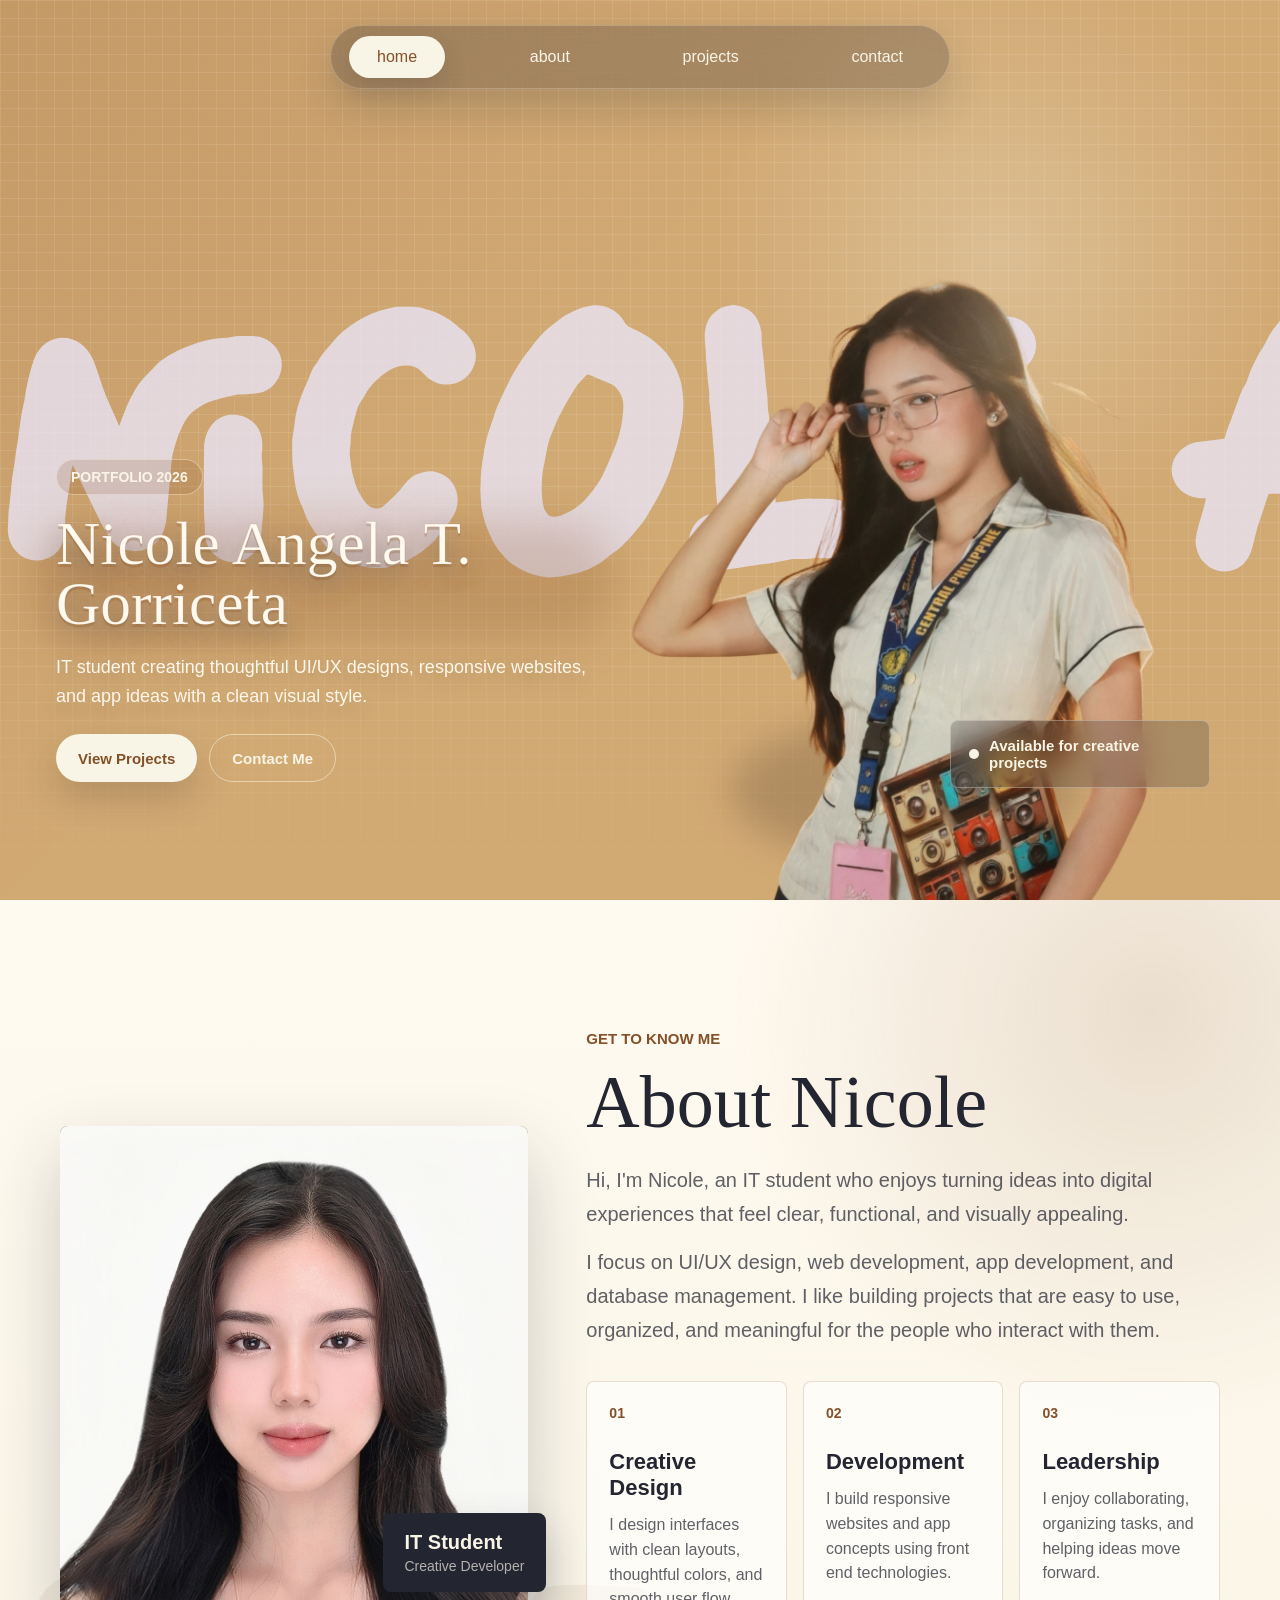
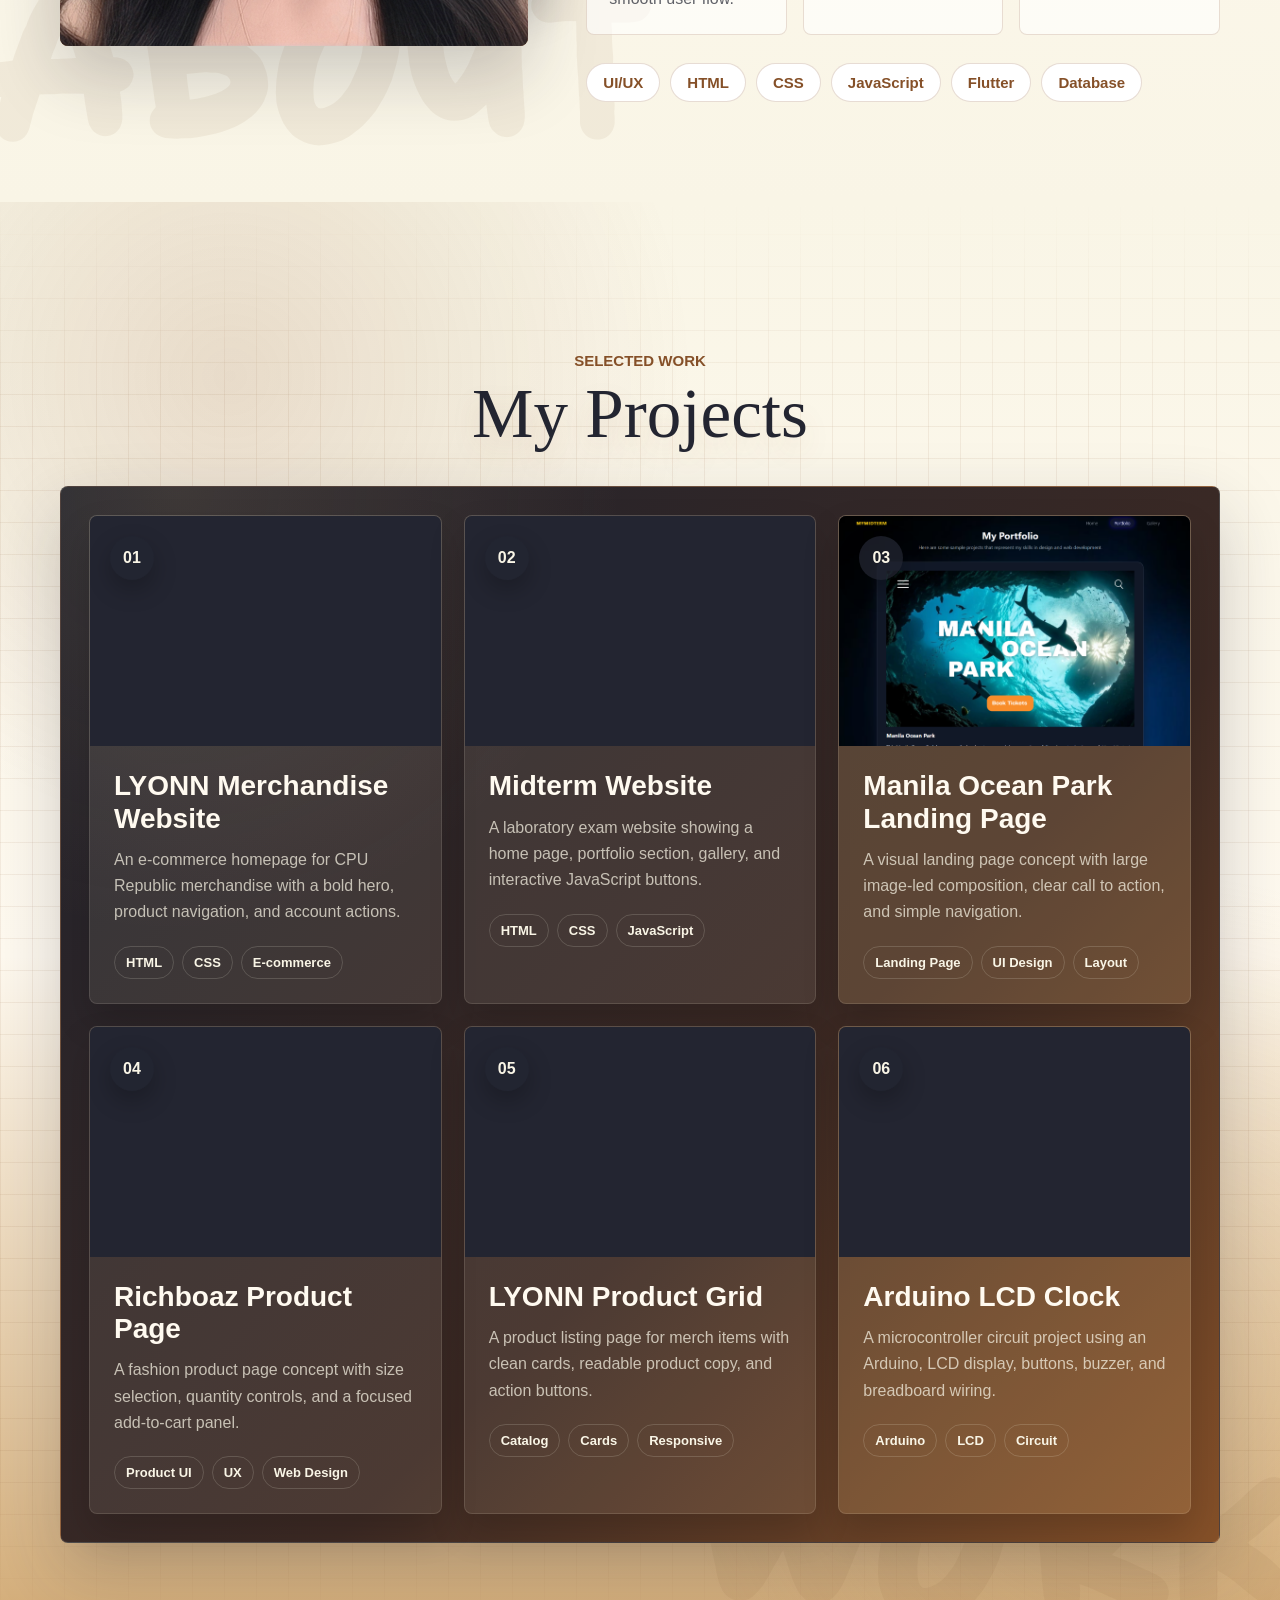
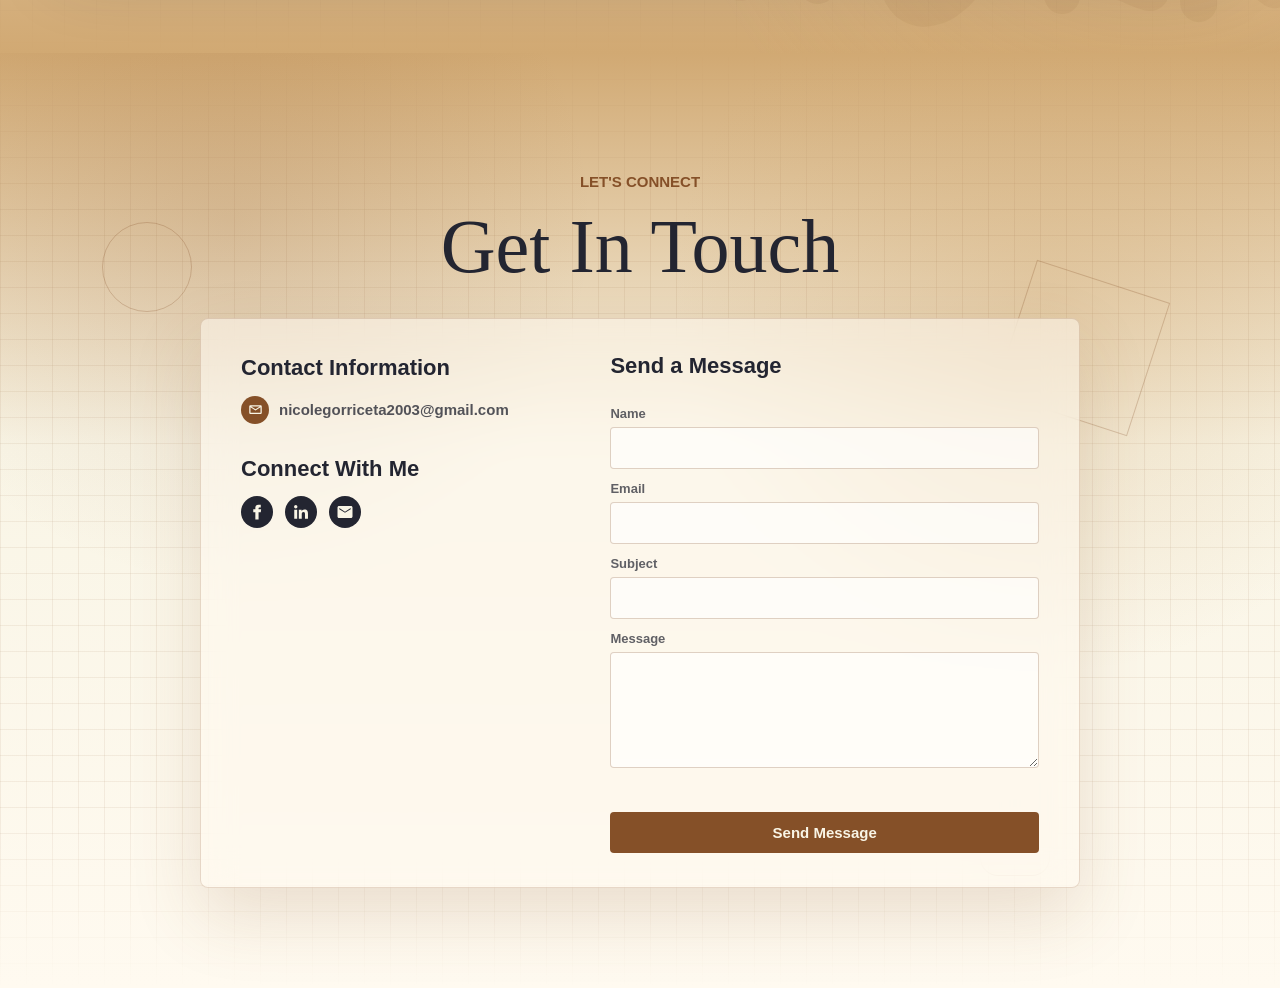
==== index.html @ d739cc03 "Prepare portfolio for production deployment" ====
<!DOCTYPE html>
<html lang="en">
<head>
  <meta charset="UTF-8" />
  <meta name="viewport" content="width=device-width, initial-scale=1.0" />
  <meta name="description" content="Portfolio of Nicole Angela T. Gorriceta, an IT student focused on UI/UX design, responsive websites, app concepts, and database projects." />
  <meta name="theme-color" content="#d1a973" />
  <meta property="og:title" content="Nicole Angela T. Gorriceta Portfolio" />
  <meta property="og:description" content="UI/UX design, responsive web projects, app concepts, and creative technology work." />
  <meta property="og:type" content="website" />
  <meta property="og:image" content="photos/nicole.png" />
  <title>Nicole Angela T. Gorriceta | Portfolio</title>
  <link rel="stylesheet" href="style.css" />
</head>
<body>
  <header class="navbar">
    <nav aria-label="Primary navigation">
      <a href="#home" class="active">home</a>
      <a href="#about">about</a>
      <a href="#projects">projects</a>
      <a href="#contact">contact</a>
    </nav>
  </header>

  <section id="home" class="section home-section">
    <div class="scrolling-background">
      <div class="scroll-track">
        <span>NICOLE ANGELA GORRICETA    NICOLE ANGELA GORRICETA    NICOLE ANGELA GORRICETA   </span>
        <span>NICOLE ANGELA GORRICETA    NICOLE ANGELA GORRICETA    NICOLE ANGELA GORRICETA   </span>
      </div>
    </div>

    <div class="home-content">
      <span class="home-label">Portfolio 2026</span>
      <h1>Nicole Angela T. Gorriceta</h1>
      <p>
        IT student creating thoughtful UI/UX designs, responsive websites, and
        app ideas with a clean visual style.
      </p>
      <div class="home-actions">
        <a href="#projects" class="primary-btn">View Projects</a>
        <a href="#contact" class="secondary-btn">Contact Me</a>
      </div>
    </div>

    <div class="center-image hero-portrait">
      <img src="photos/nicole.png" alt="Nicole Angela Gorriceta" fetchpriority="high" />
    </div>

    <div class="home-status">
      <span></span>
      Available for creative projects
    </div>
  </section>

  <section id="about" class="section about-section">
    <div class="about-wrapper">
      <div class="about-visual reveal-up">
        <div class="about-photo-card">
          <img src="photos/ID.jpg" alt="Nicole Angela ID photo" loading="lazy" decoding="async" />
        </div>
        <div class="about-badge">
          <strong>IT Student</strong>
          <span>Creative Developer</span>
        </div>
      </div>

      <div class="about-content">
        <span class="section-label reveal-up">Get To Know Me</span>
        <h1 class="reveal-up">About Nicole</h1>
        <p class="about-lead reveal-up">
          Hi, I'm Nicole, an IT student who enjoys turning ideas into digital
          experiences that feel clear, functional, and visually appealing.
        </p>
        <p class="reveal-up">
          I focus on UI/UX design, web development, app development, and
          database management. I like building projects that are easy to use,
          organized, and meaningful for the people who interact with them.
        </p>

        <div class="about-highlights">
          <div class="highlight-card reveal-up">
            <span>01</span>
            <h3>Creative Design</h3>
            <p>I design interfaces with clean layouts, thoughtful colors, and smooth user flow.</p>
          </div>

          <div class="highlight-card reveal-up">
            <span>02</span>
            <h3>Development</h3>
            <p>I build responsive websites and app concepts using front end technologies.</p>
          </div>

          <div class="highlight-card reveal-up">
            <span>03</span>
            <h3>Leadership</h3>
            <p>I enjoy collaborating, organizing tasks, and helping ideas move forward.</p>
          </div>
        </div>

        <div class="skill-list reveal-up" aria-label="Skills">
          <span>UI/UX</span>
          <span>HTML</span>
          <span>CSS</span>
          <span>JavaScript</span>
          <span>Flutter</span>
          <span>Database</span>
        </div>
      </div>
    </div>
  </section>

  <section id="projects" class="section projects-section">
    <div class="projects-wrapper">
      <div class="projects-heading reveal-up">
        <span class="section-label">Selected Work</span>
        <h1>My Projects</h1>
      </div>

      <div class="project-card-grid" aria-label="Selected project gallery">
        <article class="project-feature-card reveal-up">
          <div class="project-preview project-image-preview">
            <img src="photos/lyonnweb.png" alt="LYONN merchandise website homepage" loading="lazy" decoding="async">
            <span>01</span>
          </div>
          <div class="project-card-content">
            <h2>LYONN Merchandise Website</h2>
            <p>An e-commerce homepage for CPU Republic merchandise with a bold hero, product navigation, and account actions.</p>
            <div class="project-tags">
              <span>HTML</span>
              <span>CSS</span>
              <span>E-commerce</span>
            </div>
          </div>
        </article>

        <article class="project-feature-card reveal-up">
          <div class="project-preview project-image-preview">
            <img src="photos/midpic1.png" alt="Midterm website homepage" loading="lazy" decoding="async">
            <span>02</span>
          </div>
          <div class="project-card-content">
            <h2>Midterm Website</h2>
            <p>A laboratory exam website showing a home page, portfolio section, gallery, and interactive JavaScript buttons.</p>
            <div class="project-tags">
              <span>HTML</span>
              <span>CSS</span>
              <span>JavaScript</span>
            </div>
          </div>
        </article>

        <article class="project-feature-card accent-card reveal-up">
          <div class="project-preview project-image-preview">
            <img src="photos/midpic2.png" alt="Manila Ocean Park project preview" loading="lazy" decoding="async">
            <span>03</span>
          </div>
          <div class="project-card-content">
            <h2>Manila Ocean Park Landing Page</h2>
            <p>A visual landing page concept with large image-led composition, clear call to action, and simple navigation.</p>
            <div class="project-tags">
              <span>Landing Page</span>
              <span>UI Design</span>
              <span>Layout</span>
            </div>
          </div>
        </article>

        <article class="project-feature-card reveal-up">
          <div class="project-preview project-image-preview">
            <img src="photos/midpic3.png" alt="Richboaz product page preview" loading="lazy" decoding="async">
            <span>04</span>
          </div>
          <div class="project-card-content">
            <h2>Richboaz Product Page</h2>
            <p>A fashion product page concept with size selection, quantity controls, and a focused add-to-cart panel.</p>
            <div class="project-tags">
              <span>Product UI</span>
              <span>UX</span>
              <span>Web Design</span>
            </div>
          </div>
        </article>

        <article class="project-feature-card reveal-up">
          <div class="project-preview project-image-preview">
            <img src="photos/lyonn1web.png" alt="LYONN product grid preview" loading="lazy" decoding="async">
            <span>05</span>
          </div>
          <div class="project-card-content">
            <h2>LYONN Product Grid</h2>
            <p>A product listing page for merch items with clean cards, readable product copy, and action buttons.</p>
            <div class="project-tags">
              <span>Catalog</span>
              <span>Cards</span>
              <span>Responsive</span>
            </div>
          </div>
        </article>

        <article class="project-feature-card accent-card reveal-up">
          <div class="project-preview project-image-preview">
            <img src="photos/arduino.png" alt="Arduino LCD clock circuit diagram" loading="lazy" decoding="async">
            <span>06</span>
          </div>
          <div class="project-card-content">
            <h2>Arduino LCD Clock</h2>
            <p>A microcontroller circuit project using an Arduino, LCD display, buttons, buzzer, and breadboard wiring.</p>
            <div class="project-tags">
              <span>Arduino</span>
              <span>LCD</span>
              <span>Circuit</span>
            </div>
          </div>
        </article>
      </div>
    </div>
  </section>

  <section id="contact" class="section contact-section">
    <div class="contact-background" aria-hidden="true">
      <span class="contact-shape shape-one"></span>
      <span class="contact-shape shape-two"></span>
      <span class="contact-shape shape-three"></span>
    </div>

    <div class="contact-wrapper">
      <div class="contact-heading reveal-up">
        <span class="section-label">Let's Connect</span>
        <h1>Get In Touch</h1>
      </div>

      <div class="contact-layout">
        <aside class="contact-info reveal-up">
          <div class="contact-block">
            <h2>Contact Information</h2>
            <a class="contact-line" href="mailto:nicolegorriceta2003@gmail.com">
              <span class="contact-icon" aria-hidden="true">
                <svg viewBox="0 0 24 24" focusable="false">
                  <path d="M4 5h16c1.1 0 2 .9 2 2v10c0 1.1-.9 2-2 2H4c-1.1 0-2-.9-2-2V7c0-1.1.9-2 2-2Zm0 3.2v8.8h16V8.2l-8 5.2-8-5.2Zm1.2-1.2 6.8 4.4L18.8 7H5.2Z" />
                </svg>
              </span>
              <span>nicolegorriceta2003@gmail.com</span>
            </a>
          </div>

          <div class="contact-block">
            <h2>Connect With Me</h2>
            <div class="social-links" aria-label="Social links">
              <a href="https://www.facebook.com/" target="_blank" rel="noreferrer" aria-label="Facebook">
                <svg viewBox="0 0 24 24" focusable="false">
                  <path d="M14.1 8.3V6.9c0-.7.5-.9.8-.9h2.1V2.3L14 2.2c-3.4 0-4.2 2.5-4.2 4.1v2H7v3.9h2.8V22h4.3v-9.8H17l.5-3.9h-3.4Z" />
                </svg>
              </a>
              <a href="https://www.linkedin.com/in/nicole-gorriceta-3ba020262" target="_blank" rel="noreferrer" aria-label="LinkedIn">
                <svg viewBox="0 0 24 24" focusable="false">
                  <path d="M6.9 21H3V8.9h3.9V21ZM5 7.2C3.8 7.2 2.8 6.2 2.8 5S3.8 2.8 5 2.8 7.2 3.8 7.2 5 6.2 7.2 5 7.2ZM21.2 21h-3.9v-5.9c0-1.4 0-3.2-2-3.2s-2.3 1.5-2.3 3.1v6H9.1V8.9h3.7v1.7h.1c.5-1 1.8-2 3.7-2 4 0 4.7 2.6 4.7 6V21Z" />
                </svg>
              </a>
              <a href="mailto:nicolegorriceta2003@gmail.com" aria-label="Email">
                <svg viewBox="0 0 24 24" focusable="false">
                  <path d="M20 4H4c-1.1 0-2 .9-2 2v12c0 1.1.9 2 2 2h16c1.1 0 2-.9 2-2V6c0-1.1-.9-2-2-2Zm-.4 4.2-7.1 4.6c-.3.2-.7.2-1 0L4.4 8.2V6.8l7.6 5 7.6-5v1.4Z" />
                </svg>
              </a>
            </div>
          </div>
        </aside>

        <form class="contact-form reveal-up" action="/api/contact" method="post">
          <h2>Send a Message</h2>
          <label>
            <span>Name</span>
            <input type="text" name="name" autocomplete="name" required>
          </label>
          <label>
            <span>Email</span>
            <input type="email" name="email" autocomplete="email" required>
          </label>
          <label>
            <span>Subject</span>
            <input type="text" name="subject" required>
          </label>
          <label>
            <span>Message</span>
            <textarea rows="5" name="message" required></textarea>
          </label>
          <p class="form-status" aria-live="polite"></p>
          <button type="submit">Send Message</button>
        </form>
      </div>
    </div>
  </section>

  <script src="script.js" defer></script>
</body>
</html>
---- style.css ----
@font-face {
  font-family: "bgfont";
  src: url("./fonts/Nirakolu.ttf") format("truetype");
}

* {
  margin: 0;
  padding: 0;
  box-sizing: border-box;
}

html {
  scroll-behavior: smooth;
}

body {
  background: #d1a973;
  font-family: Arial, sans-serif;
  color: #f9f5e6;
  overflow-x: hidden;
}

.navbar {
  position: fixed;
  top: 25px;
  left: 50%;
  transform: translateX(-50%);
  z-index: 1000;
  display: flex;
  align-items: center;
  justify-content: center;
  gap: 18px;
  min-width: min(620px, calc(100% - 48px));
  padding: 10px 18px;
  border: 1px solid rgba(249, 245, 230, 0.24);
  border-radius: 999px;
  background: rgba(35, 37, 49, 0.24);
  box-shadow: 0 18px 40px rgba(35, 37, 49, 0.18);
  backdrop-filter: blur(18px);
  animation: navDrop 0.75s ease both;
}

.nav-brand {
  display: grid;
  place-items: center;
  width: 42px;
  height: 42px;
  border-radius: 50%;
  background: #f9f5e6;
  color: #855028;
  font-family: Georgia, serif;
  font-size: 17px;
  font-weight: 800;
  text-decoration: none;
  box-shadow: inset 0 0 0 1px rgba(133, 80, 40, 0.12);
}

.navbar nav {
  display: flex;
  width: 100%;
  justify-content: space-between;
  gap: 10px;
}

.navbar a {
  position: relative;
  text-decoration: none;
  color: #f9f5e6;
  border: 0;
  padding: 12px 28px;
  border-radius: 999px;
  font-size: 16px;
  background: transparent;
  transition: color 0.3s ease, transform 0.3s ease, background 0.3s ease;
}

.navbar nav a::before {
  content: "";
  position: absolute;
  left: 14px;
  right: 14px;
  bottom: 8px;
  height: 2px;
  border-radius: 999px;
  background: #d1a973;
  transform: scaleX(0);
  transform-origin: center;
  transition: transform 0.3s ease;
}

.navbar a:hover {
  transform: translateY(-2px);
  background: rgba(249, 245, 230, 0.12);
}

.navbar nav a:hover::before {
  transform: scaleX(1);
}

.navbar nav a.active {
  background: #f9f5e6;
  color: #855028;
  box-shadow: 0 10px 24px rgba(35, 37, 49, 0.16);
}

.navbar nav a.active::before {
  transform: scaleX(0);
}

.navbar.scrolled {
  background: rgba(35, 37, 49, 0.58);
  border-color: rgba(249, 245, 230, 0.18);
  box-shadow: 0 18px 46px rgba(35, 37, 49, 0.26);
}

.section {
  width: 100%;
  min-height: 100vh;
}

/* HOME */
.home-section {
  position: relative;
  display: flex;
  justify-content: center;
  align-items: center;
  padding: 130px 60px 60px;
  overflow: hidden;
  background:
    radial-gradient(circle at 78% 28%, rgba(249, 245, 230, 0.28), transparent 24%),
    linear-gradient(135deg, rgba(133, 80, 40, 0.18), transparent 42%),
    #d1a973;
}

.home-section::before {
  content: "";
  position: absolute;
  inset: 0;
  background-image:
    linear-gradient(rgba(249, 245, 230, 0.12) 1px, transparent 1px),
    linear-gradient(90deg, rgba(249, 245, 230, 0.12) 1px, transparent 1px);
  background-size: 18px 18px;
  mask-image: linear-gradient(to bottom, black 70%, transparent);
}

.scrolling-background {
  position: absolute;
  top: 50%;
  left: 0;
  width: 100%;
  overflow: hidden;
  transform: translateY(-50%);
  z-index: 1;
}

.scroll-track {
  display: flex;
  width: max-content;
  white-space: nowrap;
  animation: scrollLoop 50s linear infinite;
}

.scroll-track span {
  font-family: "bgfont", serif;
  font-size: 360px;
  font-weight: normal;
  color: rgba(233, 230, 249, 0.78);
  line-height: 1;
  padding-right: 60px;
  flex-shrink: 0;
}

.home-content {
  position: absolute;
  left: max(56px, calc((100vw - 1220px) / 2));
  bottom: 118px;
  z-index: 5;
  max-width: 620px;
  padding: 0;
  animation: heroTextIn 0.9s ease both;
}

.home-label {
  display: inline-block;
  margin-bottom: 18px;
  padding: 9px 14px;
  border: 1px solid rgba(249, 245, 230, 0.42);
  border-radius: 999px;
  background: rgba(133, 80, 40, 0.18);
  color: #f9f5e6;
  font-size: 14px;
  font-weight: 800;
  text-transform: uppercase;
}

.home-content h1 {
  position: relative;
  max-width: 580px;
  color: #fffaf0;
  font-family: Georgia, serif;
  font-size: clamp(52px, 4.8vw, 70px);
  font-weight: 400;
  line-height: 0.98;
  margin-bottom: 20px;
  -webkit-text-stroke: 1px rgba(133, 80, 40, 0.12);
  text-shadow:
    0 3px 0 rgba(133, 80, 40, 0.26),
    0 12px 26px rgba(35, 37, 49, 0.46),
    0 0 34px rgba(255, 250, 240, 0.34);
}

.home-content h1::before {
  content: "";
  position: absolute;
  left: -24px;
  right: 18px;
  top: 8px;
  bottom: -8px;
  z-index: -1;
  border-radius: 999px;
  background: rgba(133, 80, 40, 0.22);
  filter: blur(22px);
}

.home-content p {
  color: rgba(255, 250, 240, 0.96);
  font-size: 18px;
  line-height: 1.58;
  margin-bottom: 24px;
  max-width: 540px;
  text-shadow: 0 10px 22px rgba(35, 37, 49, 0.32);
}

.home-actions {
  display: flex;
  flex-wrap: wrap;
  gap: 12px;
}

.primary-btn,
.secondary-btn {
  display: inline-flex;
  align-items: center;
  justify-content: center;
  min-height: 48px;
  padding: 0 22px;
  border-radius: 999px;
  font-size: 15px;
  font-weight: 800;
  text-decoration: none;
  transition: transform 0.3s ease, box-shadow 0.3s ease, background 0.3s ease;
}

.primary-btn {
  background: #f9f5e6;
  color: #855028;
  box-shadow: 0 16px 36px rgba(61, 42, 36, 0.2);
}

.secondary-btn {
  border: 1px solid rgba(249, 245, 230, 0.54);
  color: #f9f5e6;
}

.primary-btn:hover,
.secondary-btn:hover {
  transform: translateY(-4px);
}

.secondary-btn:hover {
  background: rgba(249, 245, 230, 0.14);
}

.center-image {
  position: absolute;
  right: max(74px, calc((100vw - 1220px) / 2 + 36px));
  bottom: 0;
  z-index: 4;
  width: min(47vw, 700px);
  max-width: none;
  margin-top: 0;
  animation: heroPortraitIn 1s ease both 0.12s;
}

.center-image img {
  width: 100%;
  display: block;
}

.hero-portrait::before {
  content: "";
  position: absolute;
  left: 50%;
  bottom: 6%;
  width: 58%;
  height: 22%;
  border-radius: 50%;
  background: rgba(61, 42, 36, 0.22);
  filter: blur(18px);
  transform: translateX(-50%);
  z-index: -1;
}

.home-status {
  position: absolute;
  right: max(70px, calc((100vw - 1220px) / 2 + 28px));
  bottom: 112px;
  z-index: 4;
  display: flex;
  align-items: center;
  gap: 10px;
  max-width: 260px;
  padding: 16px 18px;
  border: 1px solid rgba(249, 245, 230, 0.32);
  border-radius: 8px;
  background: rgba(35, 37, 49, 0.22);
  color: #f9f5e6;
  font-size: 15px;
  font-weight: 700;
  backdrop-filter: blur(14px);
  animation: heroTextIn 0.9s ease both 0.32s;
}

.home-status span {
  width: 10px;
  height: 10px;
  flex: 0 0 10px;
  border-radius: 50%;
  background: #f9f5e6;
  box-shadow: 0 0 0 0 rgba(249, 245, 230, 0.7);
  animation: pulseDot 1.8s ease-out infinite;
}

/* ABOUT */
.about-section {
  position: relative;
  display: flex;
  justify-content: center;
  align-items: center;
  padding: 130px 60px 100px;
  overflow: hidden;
  background:
    radial-gradient(circle at 90% 12%, rgba(133, 80, 40, 0.16), transparent 30%),
    linear-gradient(180deg, #fffaf0 0%, #f9f5e6 100%);
  color: #232531;
}

.about-section::before {
  content: "ABOUT";
  position: absolute;
  left: -20px;
  bottom: 24px;
  color: rgba(133, 80, 40, 0.07);
  font-family: "bgfont", Georgia, serif;
  font-size: 220px;
  line-height: 1;
  pointer-events: none;
}

.about-wrapper {
  position: relative;
  z-index: 1;
  width: 100%;
  max-width: 1220px;
  display: grid;
  grid-template-columns: 0.85fr 1.15fr;
  gap: 58px;
  align-items: center;
}

.about-visual {
  position: relative;
  min-height: 560px;
}

.about-photo-card {
  position: sticky;
  top: 120px;
  display: flex;
  align-items: stretch;
  justify-content: center;
  min-height: 520px;
  overflow: hidden;
  border-radius: 8px;
  background:
    linear-gradient(rgba(249, 245, 230, 0.12) 1px, transparent 1px),
    linear-gradient(90deg, rgba(249, 245, 230, 0.12) 1px, transparent 1px),
    #855028;
  background-size: 18px 18px;
  box-shadow: 0 28px 70px rgba(35, 37, 49, 0.22);
  transform-style: preserve-3d;
  transition: transform 0.25s ease;
}

.about-photo-card::before {
  content: "";
  position: absolute;
  inset: 28px;
  border: 1px solid rgba(249, 245, 230, 0.28);
  border-radius: 8px;
}

.about-photo-card img {
  position: relative;
  z-index: 1;
  width: 100%;
  height: 520px;
  display: block;
  object-fit: cover;
  object-position: center;
}

.about-badge {
  position: absolute;
  right: -18px;
  bottom: 54px;
  z-index: 2;
  padding: 18px 22px;
  border-radius: 8px;
  background: #232531;
  color: #f9f5e6;
  box-shadow: 0 18px 40px rgba(35, 37, 49, 0.24);
}

.about-badge strong,
.about-badge span {
  display: block;
}

.about-badge strong {
  font-size: 20px;
  margin-bottom: 4px;
}

.about-badge span {
  color: rgba(249, 245, 230, 0.68);
  font-size: 14px;
}

.about-content .section-label {
  color: #855028;
}

.about-content h1 {
  max-width: 600px;
  font-family: Georgia, serif;
  font-size: 74px;
  font-weight: 400;
  line-height: 1;
  color: #232531;
  margin-bottom: 24px;
}

.about-content p {
  font-size: 20px;
  line-height: 1.7;
  color: rgba(35, 37, 49, 0.72);
}

.about-lead {
  max-width: 680px;
  color: #3d2a24;
  font-size: 24px;
  line-height: 1.55;
  margin-bottom: 14px;
}

.about-highlights {
  display: grid;
  grid-template-columns: repeat(3, 1fr);
  gap: 16px;
  margin: 34px 0 28px;
}

.highlight-card {
  min-height: 210px;
  padding: 22px;
  border: 1px solid rgba(133, 80, 40, 0.18);
  border-radius: 8px;
  background: rgba(255, 255, 255, 0.62);
  transition: transform 0.3s ease, border-color 0.3s ease, box-shadow 0.3s ease;
}

.highlight-card:hover {
  transform: translateY(-8px);
  border-color: rgba(133, 80, 40, 0.42);
  box-shadow: 0 18px 36px rgba(133, 80, 40, 0.12);
}

.highlight-card span {
  display: inline-block;
  margin-bottom: 28px;
  color: #855028;
  font-size: 14px;
  font-weight: 800;
}

.highlight-card h3 {
  color: #232531;
  font-size: 22px;
  margin-bottom: 12px;
}

.highlight-card p {
  font-size: 16px;
  line-height: 1.55;
}

.skill-list {
  display: flex;
  flex-wrap: wrap;
  gap: 10px;
}

.skill-list span {
  padding: 10px 16px;
  border: 1px solid rgba(133, 80, 40, 0.2);
  border-radius: 999px;
  background: #fff;
  color: #855028;
  font-size: 15px;
  font-weight: 700;
  transition: transform 0.3s ease, background 0.3s ease, color 0.3s ease;
}

.skill-list span:hover {
  transform: translateY(-4px);
  background: #855028;
  color: #f9f5e6;
}

/* PROJECTS + CONTACT */
.projects-section {
  position: relative;
  overflow: hidden;
  background:
    radial-gradient(circle at 18% 12%, rgba(133, 80, 40, 0.16), transparent 28%),
    radial-gradient(circle at 90% 80%, rgba(209, 169, 115, 0.3), transparent 30%),
    linear-gradient(180deg, #f9f5e6 0%, #fffaf0 52%, #d1a973 100%);
  padding: 150px 60px 110px;
  display: flex;
  justify-content: center;
  align-items: flex-start;
  color: #232531;
}

.projects-section::before {
  content: "";
  position: absolute;
  inset: 0;
  background-image:
    linear-gradient(rgba(133, 80, 40, 0.08) 1px, transparent 1px),
    linear-gradient(90deg, rgba(133, 80, 40, 0.08) 1px, transparent 1px);
  background-size: 32px 32px;
  mask-image: linear-gradient(to bottom, transparent, black 14%, black 86%, transparent);
}

.projects-section::after {
  content: "WORK";
  position: absolute;
  right: -18px;
  bottom: -8px;
  color: rgba(133, 80, 40, 0.07);
  font-family: "bgfont", Georgia, serif;
  font-size: 230px;
  line-height: 1;
  pointer-events: none;
}

.projects-wrapper {
  position: relative;
  z-index: 1;
  width: 100%;
  max-width: 1180px;
}

.projects-heading {
  display: grid;
  justify-items: center;
  margin-bottom: 38px;
  text-align: center;
}

.projects-heading .section-label {
  color: #855028;
  margin-bottom: 10px;
}

.projects-heading h1 {
  color: #232531;
  font-family: Georgia, serif;
  font-size: clamp(44px, 5.4vw, 74px);
  font-weight: 400;
  line-height: 1;
  text-shadow: 0 14px 30px rgba(133, 80, 40, 0.14);
}

.projects-section .project-card-grid {
  margin: 0 auto;
}

.project-mosaic {
  display: grid;
  grid-template-columns: repeat(3, minmax(0, 1fr));
  grid-auto-rows: minmax(360px, auto);
  border: 1px solid rgba(133, 80, 40, 0.2);
  background: rgba(255, 250, 240, 0.48);
  box-shadow: 0 32px 80px rgba(133, 80, 40, 0.18);
  backdrop-filter: blur(16px);
}

.project-tile {
  position: relative;
  display: flex;
  flex-direction: column;
  justify-content: flex-start;
  gap: 20px;
  min-width: 0;
  min-height: 360px;
  overflow: hidden;
  padding: 24px;
  border-right: 1px solid rgba(133, 80, 40, 0.18);
  border-bottom: 1px solid rgba(133, 80, 40, 0.18);
  background:
    radial-gradient(circle at 80% 8%, rgba(209, 169, 115, 0.28), transparent 28%),
    rgba(255, 255, 255, 0.58);
  color: #232531;
  text-decoration: none;
  transition: transform 0.3s ease, background 0.3s ease, border-color 0.3s ease;
}

.project-tile:nth-child(3n) {
  border-right: 0;
}

.project-tile:nth-last-child(-n + 3) {
  border-bottom: 0;
}

.project-tile:hover {
  z-index: 2;
  transform: translateY(-8px);
  border-color: rgba(133, 80, 40, 0.42);
  background:
    radial-gradient(circle at 74% 8%, rgba(209, 169, 115, 0.36), transparent 30%),
    rgba(255, 250, 240, 0.9);
}

.tile-center {
  justify-content: flex-start;
}

.tile-copy {
  position: relative;
  z-index: 2;
  display: flex;
  align-items: flex-start;
  justify-content: space-between;
  gap: 18px;
  min-height: 86px;
}

.bottom-copy {
  align-items: flex-start;
}

.project-number {
  flex: 0 0 auto;
  color: #855028;
  font-size: clamp(34px, 3.7vw, 50px);
  font-weight: 900;
  line-height: 0.9;
}

.tile-copy h2 {
  color: #232531;
  font-size: clamp(20px, 1.55vw, 28px);
  line-height: 1.15;
  margin-bottom: 7px;
}

.tile-copy p {
  color: rgba(35, 37, 49, 0.62);
  font-size: 14px;
  font-weight: 700;
  line-height: 1.45;
}

.project-shot {
  position: relative;
  z-index: 1;
  width: 100%;
  min-height: 170px;
  margin-top: 0;
  flex: 1 1 auto;
  border-radius: 8px;
  border: 1px solid rgba(133, 80, 40, 0.16);
  background: #f9f5e6;
  box-shadow: 0 20px 34px rgba(133, 80, 40, 0.18);
  transform: perspective(900px) rotateX(4deg) rotateY(-6deg);
  transition: transform 0.35s ease, box-shadow 0.35s ease;
}

.image-shot {
  display: flex;
  align-items: stretch;
  padding: 0;
  background: #232531;
}

.image-shot img {
  width: 100%;
  height: 100%;
  min-height: 190px;
  display: block;
  object-fit: cover;
  object-position: top center;
}

.project-tile:hover .project-shot {
  transform: perspective(900px) rotateX(0deg) rotateY(0deg) translateY(-4px);
  box-shadow: 0 26px 44px rgba(133, 80, 40, 0.24);
}

.app-shot {
  min-height: 190px;
  background:
    linear-gradient(180deg, rgba(255, 250, 240, 0.34), transparent),
    #d1a973;
}

.app-shot span:first-child {
  position: absolute;
  inset: 22px 38px;
  border-radius: 18px;
  background: linear-gradient(145deg, #f9f5e6, #d1a973);
}

.app-shot span:nth-child(2) {
  position: absolute;
  left: 56px;
  right: 56px;
  top: 60px;
  height: 44px;
  border-radius: 999px;
  background: #855028;
}

.app-shot span:nth-child(3) {
  position: absolute;
  left: 62px;
  right: 62px;
  bottom: 58px;
  height: 72px;
  border-radius: 8px;
  background:
    linear-gradient(90deg, #232531 0 28%, transparent 28%),
    rgba(255, 250, 240, 0.78);
}

.web-shot,
.dashboard-shot,
.code-shot,
.brand-shot,
.phone-shot {
  min-height: 190px;
}

.web-shot {
  background:
    linear-gradient(#f9f5e6 0 24px, transparent 24px),
    linear-gradient(135deg, #232531, #855028);
}

.web-shot span:first-child {
  position: absolute;
  left: 22px;
  top: 48px;
  width: 52%;
  height: 16px;
  border-radius: 999px;
  background: #fffaf0;
}

.web-shot span:nth-child(2) {
  position: absolute;
  left: 22px;
  top: 76px;
  width: 36%;
  height: 12px;
  border-radius: 999px;
  background: rgba(255, 250, 240, 0.58);
}

.web-shot span:nth-child(3) {
  position: absolute;
  right: 22px;
  bottom: 22px;
  width: 72px;
  height: 54px;
  border-radius: 8px;
  background: #d1a973;
}

.dashboard-shot {
  background:
    linear-gradient(90deg, #101217 0 28%, transparent 28%),
    #f9f5e6;
}

.dashboard-shot span {
  position: absolute;
  border-radius: 8px;
  background: #d1a973;
}

.dashboard-shot span:first-child {
  left: 34%;
  top: 24px;
  width: 28%;
  height: 42px;
}

.dashboard-shot span:nth-child(2) {
  right: 22px;
  top: 24px;
  width: 28%;
  height: 42px;
  background: #855028;
}

.dashboard-shot span:nth-child(3) {
  left: 34%;
  right: 22px;
  bottom: 24px;
  height: 52px;
  background: #232531;
}

.code-shot {
  background:
    repeating-linear-gradient(180deg, rgba(133, 80, 40, 0.12) 0 1px, transparent 1px 22px),
    #fffaf0;
}

.code-shot span {
  position: absolute;
  left: 24px;
  height: 10px;
  border-radius: 999px;
  background: #d1a973;
}

.code-shot span:first-child {
  top: 42px;
  width: 70%;
}

.code-shot span:nth-child(2) {
  top: 72px;
  width: 52%;
  background: #232531;
}

.code-shot span:nth-child(3) {
  top: 102px;
  width: 62%;
  background: #855028;
}

.brand-shot {
  min-height: 190px;
  background: linear-gradient(145deg, #f9f5e6, #d1a973);
}

.brand-shot span {
  position: absolute;
  border-radius: 8px;
}

.brand-shot span:first-child {
  left: 34px;
  top: 34px;
  width: 76px;
  height: 76px;
  background: #232531;
}

.brand-shot span:nth-child(2) {
  right: 34px;
  top: 44px;
  width: 42%;
  height: 18px;
  border-radius: 999px;
  background: #855028;
}

.brand-shot span:nth-child(3) {
  right: 34px;
  bottom: 42px;
  width: 54%;
  height: 58px;
  background: rgba(255, 250, 240, 0.72);
}

.phone-shot {
  background:
    radial-gradient(circle at 50% 22%, #d1a973 0 18%, transparent 19%),
    #fffaf0;
}

.phone-shot span:first-child {
  position: absolute;
  left: 50%;
  top: 18px;
  width: 70px;
  height: 118px;
  border: 5px solid #855028;
  border-radius: 18px;
  transform: translateX(-50%);
}

.phone-shot span:nth-child(2),
.phone-shot span:nth-child(3) {
  position: absolute;
  left: 50%;
  width: 42px;
  height: 8px;
  border-radius: 999px;
  background: #855028;
  transform: translateX(-50%);
}

.phone-shot span:nth-child(2) {
  top: 62px;
}

.phone-shot span:nth-child(3) {
  top: 84px;
  background: #d1a973;
}

.contact-section {
  position: relative;
  display: flex;
  align-items: flex-start;
  justify-content: center;
  padding: 120px 60px 100px;
  overflow: hidden;
  color: #232531;
  background:
    radial-gradient(circle at 18% 18%, rgba(133, 80, 40, 0.14), transparent 28%),
    radial-gradient(circle at 82% 26%, rgba(209, 169, 115, 0.34), transparent 30%),
    linear-gradient(180deg, #d1a973 0%, #f9f5e6 42%, #fffaf0 100%);
}

.contact-section::before {
  content: "";
  position: absolute;
  inset: 0;
  background-image:
    linear-gradient(rgba(133, 80, 40, 0.08) 1px, transparent 1px),
    linear-gradient(90deg, rgba(133, 80, 40, 0.08) 1px, transparent 1px);
  background-size: 26px 26px;
  mask-image: linear-gradient(to bottom, transparent, black 18%, black 82%, transparent);
}

.contact-background {
  position: absolute;
  inset: 0;
  pointer-events: none;
}

.contact-shape {
  position: absolute;
  border: 1px solid rgba(133, 80, 40, 0.26);
  animation: floatShape 8s ease-in-out infinite;
}

.shape-one {
  top: 18%;
  left: 8%;
  width: 90px;
  height: 90px;
  border-radius: 50%;
}

.shape-two {
  right: 10%;
  top: 24%;
  width: 140px;
  height: 140px;
  transform: rotate(18deg);
  animation-delay: 1.3s;
}

.shape-three {
  right: 18%;
  bottom: 12%;
  width: 70px;
  height: 70px;
  border-radius: 18px;
  animation-delay: 2.1s;
}

.contact-wrapper {
  position: relative;
  z-index: 1;
  width: 100%;
  max-width: 880px;
  display: grid;
  gap: 34px;
  align-items: start;
}

.contact-heading {
  text-align: center;
}

.section-label {
  display: inline-block;
  color: #855028;
  font-size: 15px;
  font-weight: 700;
  letter-spacing: 0;
  text-transform: uppercase;
  margin-bottom: 18px;
}

.contact-heading h1 {
  font-family: Georgia, serif;
  font-size: clamp(48px, 7vw, 76px);
  font-weight: 400;
  line-height: 1;
  color: #232531;
  margin-bottom: 0;
}

.contact-layout {
  display: grid;
  grid-template-columns: minmax(240px, 0.75fr) minmax(360px, 1fr);
  gap: 48px;
  align-items: start;
  padding: 34px 40px;
  border: 1px solid rgba(133, 80, 40, 0.2);
  border-radius: 8px;
  background: rgba(255, 250, 240, 0.52);
  box-shadow: 0 28px 70px rgba(133, 80, 40, 0.16);
  backdrop-filter: blur(16px);
}

.contact-info {
  display: grid;
  gap: 32px;
  padding-top: 2px;
}

.contact-block h2,
.contact-form h2 {
  color: #232531;
  font-size: 22px;
  line-height: 1.2;
  margin-bottom: 14px;
}

.contact-line {
  display: inline-flex;
  align-items: center;
  gap: 10px;
  max-width: 100%;
  color: rgba(35, 37, 49, 0.78);
  font-size: 15px;
  font-weight: 700;
  line-height: 1.4;
  text-decoration: none;
  overflow-wrap: anywhere;
  transition: color 0.3s ease;
}

.contact-line:hover {
  color: #855028;
}

.contact-icon {
  display: grid;
  place-items: center;
  flex: 0 0 28px;
  width: 28px;
  height: 28px;
  border-radius: 50%;
  background: #855028;
  color: #f9f5e6;
}

.contact-icon svg {
  width: 15px;
  height: 15px;
  fill: currentColor;
}

.social-links {
  display: flex;
  align-items: center;
  gap: 12px;
}

.social-links a {
  display: grid;
  place-items: center;
  width: 32px;
  height: 32px;
  border-radius: 50%;
  background: #232531;
  color: #f9f5e6;
  text-decoration: none;
  transition: transform 0.3s ease, background 0.3s ease;
}

.social-links a:hover {
  transform: translateY(-4px);
  background: #855028;
}

.social-links svg {
  width: 18px;
  height: 18px;
  fill: currentColor;
}

.contact-form {
  display: grid;
  gap: 12px;
  width: 100%;
  padding: 0;
  border: 0;
  border-radius: 0;
  background: transparent;
  backdrop-filter: none;
}

.contact-form label {
  display: grid;
  gap: 6px;
}

.contact-form label span {
  color: rgba(35, 37, 49, 0.72);
  font-size: 13px;
  font-weight: 800;
}

.contact-form input,
.contact-form textarea {
  width: 100%;
  border: 1px solid rgba(133, 80, 40, 0.26);
  border-radius: 4px;
  padding: 11px 12px;
  background: rgba(255, 255, 255, 0.62);
  color: #232531;
  font: inherit;
  outline: none;
  transition: border-color 0.3s ease, box-shadow 0.3s ease;
}

.contact-form textarea {
  min-height: 116px;
  resize: vertical;
}

.contact-form input::placeholder,
.contact-form textarea::placeholder {
  color: rgba(35, 37, 49, 0.48);
}

.contact-form input:focus,
.contact-form textarea:focus {
  border-color: #855028;
  box-shadow: 0 0 0 4px rgba(133, 80, 40, 0.14);
}

.contact-form button {
  justify-self: stretch;
  border: 0;
  border-radius: 4px;
  padding: 12px 24px;
  background: #855028;
  color: #f9f5e6;
  font-size: 15px;
  font-weight: 800;
  cursor: pointer;
  transition: transform 0.3s ease, box-shadow 0.3s ease;
}

.form-status {
  min-height: 20px;
  color: rgba(35, 37, 49, 0.72);
  font-size: 13px;
  font-weight: 700;
  line-height: 1.45;
}

.contact-form button:hover {
  transform: translateY(-3px);
  box-shadow: 0 14px 30px rgba(0, 0, 0, 0.24);
}

.contact-form button:disabled {
  cursor: wait;
  opacity: 0.78;
  transform: none;
}

.contact-form button.sent {
  background: #232531;
}

.reveal-up {
  opacity: 0;
  transform: translateY(34px);
  transition: opacity 0.7s ease, transform 0.7s ease;
}

.reveal-up.is-visible {
  opacity: 1;
  transform: translateY(0);
}

/* PROJECT DETAIL PAGES */
.project-page {
  min-height: 100vh;
  background:
    radial-gradient(circle at 18% 18%, rgba(209, 169, 115, 0.24), transparent 28%),
    linear-gradient(180deg, #d1a973 0%, #f9f5e6 44%, #fffaf0 100%);
  color: #f9f5e6;
}

.project-page::before {
  content: "";
  position: fixed;
  inset: 0;
  background-image:
    linear-gradient(rgba(133, 80, 40, 0.08) 1px, transparent 1px),
    linear-gradient(90deg, rgba(133, 80, 40, 0.08) 1px, transparent 1px);
  background-size: 24px 24px;
  pointer-events: none;
}

.project-nav {
  position: fixed;
  top: 24px;
  left: 50%;
  z-index: 20;
  display: flex;
  align-items: center;
  gap: 14px;
  padding: 8px;
  border: 1px solid rgba(249, 245, 230, 0.18);
  border-radius: 999px;
  background: rgba(35, 37, 49, 0.62);
  box-shadow: 0 18px 40px rgba(35, 37, 49, 0.2);
  backdrop-filter: blur(18px);
  transform: translateX(-50%);
}

.project-nav a,
.project-nav span {
  border-radius: 999px;
  padding: 11px 18px;
  font-size: 15px;
  font-weight: 800;
}

.project-nav a {
  color: #f9f5e6;
  text-decoration: none;
  transition: background 0.3s ease, transform 0.3s ease;
}

.project-nav a:hover {
  transform: translateY(-2px);
  background: rgba(249, 245, 230, 0.12);
}

.project-nav span {
  background: #f9f5e6;
  color: #855028;
}

.project-showcase {
  position: relative;
  z-index: 1;
  width: min(1180px, calc(100% - 44px));
  min-height: 100vh;
  margin: 0 auto;
  padding: 130px 0 80px;
}

.project-hero {
  max-width: 760px;
  margin: 0 auto 34px;
  text-align: center;
  color: #232531;
}

.project-hero h1 {
  font-family: Georgia, serif;
  font-size: clamp(44px, 6vw, 76px);
  font-weight: 400;
  line-height: 1;
  margin-bottom: 16px;
}

.project-hero p {
  max-width: 640px;
  margin: 0 auto;
  color: rgba(35, 37, 49, 0.68);
  font-size: 18px;
  line-height: 1.7;
}

.project-card-grid {
  display: grid;
  grid-template-columns: repeat(3, minmax(0, 1fr));
  gap: 22px;
  padding: 28px;
  border: 1px solid rgba(249, 245, 230, 0.12);
  border-radius: 8px;
  background:
    radial-gradient(circle at 10% 0%, rgba(209, 169, 115, 0.16), transparent 30%),
    linear-gradient(135deg, #1f222d 0%, #3d2a24 60%, #855028 100%);
  box-shadow: 0 28px 70px rgba(35, 37, 49, 0.22);
}

.project-feature-card {
  min-height: 430px;
  overflow: hidden;
  border: 1px solid rgba(249, 245, 230, 0.12);
  border-radius: 8px;
  background: rgba(249, 245, 230, 0.08);
  box-shadow: 0 18px 36px rgba(0, 0, 0, 0.16);
  transition: transform 0.3s ease, border-color 0.3s ease, background 0.3s ease;
}

.project-feature-card:hover {
  transform: translateY(-8px);
  border-color: rgba(209, 169, 115, 0.7);
  background: rgba(249, 245, 230, 0.12);
}

.project-preview {
  position: relative;
  min-height: 190px;
  overflow: hidden;
  background: #d1a973;
}

.project-preview::before,
.project-preview::after {
  content: "";
  position: absolute;
  border-radius: 999px;
  background: rgba(249, 245, 230, 0.42);
}

.project-preview::before {
  width: 130px;
  height: 130px;
  right: -28px;
  top: -32px;
}

.project-preview::after {
  width: 76px;
  height: 76px;
  left: 26px;
  bottom: 28px;
}

.project-preview span {
  position: absolute;
  top: 20px;
  left: 20px;
  z-index: 1;
  display: grid;
  place-items: center;
  width: 44px;
  height: 44px;
  border-radius: 50%;
  background: rgba(35, 37, 49, 0.82);
  color: #f9f5e6;
  font-weight: 800;
}

.project-image-preview {
  background: #232531;
}

.project-image-preview::before,
.project-image-preview::after {
  display: none;
}

.project-image-preview img {
  width: 100%;
  height: 230px;
  display: block;
  object-fit: cover;
  object-position: top center;
}

.project-image-preview span {
  background: rgba(35, 37, 49, 0.74);
  box-shadow: 0 10px 24px rgba(0, 0, 0, 0.24);
}

.preview-web-one {
  background:
    linear-gradient(rgba(249, 245, 230, 0.16) 1px, transparent 1px),
    linear-gradient(90deg, rgba(249, 245, 230, 0.16) 1px, transparent 1px),
    linear-gradient(135deg, #855028, #d1a973);
  background-size: 18px 18px, 18px 18px, auto;
}

.preview-web-two {
  background:
    linear-gradient(135deg, rgba(35, 37, 49, 0.78), rgba(133, 80, 40, 0.35)),
    linear-gradient(45deg, #f9f5e6 0 18%, #d1a973 18% 36%, #855028 36% 52%, #fffaf0 52%);
}

.preview-web-three,
.preview-ui-three,
.preview-app-three {
  background: linear-gradient(135deg, #d1a973 0%, #f0c98f 48%, #855028 100%);
}

.preview-ui-one {
  background:
    radial-gradient(circle at 72% 28%, rgba(249, 245, 230, 0.55), transparent 18%),
    linear-gradient(135deg, #855028, #d1a973);
}

.preview-ui-two {
  background:
    linear-gradient(rgba(35, 37, 49, 0.18) 12px, transparent 12px),
    linear-gradient(135deg, #fffaf0, #d1a973);
  background-size: 100% 38px, auto;
}

.preview-app-one {
  background:
    radial-gradient(circle at 50% 20%, rgba(249, 245, 230, 0.38), transparent 18%),
    linear-gradient(160deg, #232531, #855028 58%, #d1a973);
}

.preview-app-two {
  background:
    linear-gradient(90deg, rgba(249, 245, 230, 0.2) 12px, transparent 12px),
    linear-gradient(135deg, #d1a973, #855028);
  background-size: 34px 100%, auto;
}

.project-card-content {
  padding: 24px;
}

.project-card-content h2 {
  margin-bottom: 12px;
  color: #fffaf0;
  font-size: 28px;
  line-height: 1.15;
}

.project-card-content p {
  color: rgba(249, 245, 230, 0.72);
  font-size: 16px;
  line-height: 1.65;
}

.project-tags {
  display: flex;
  flex-wrap: wrap;
  gap: 8px;
  margin-top: 20px;
}

.project-tags span {
  padding: 8px 11px;
  border: 1px solid rgba(249, 245, 230, 0.16);
  border-radius: 999px;
  color: #f9f5e6;
  font-size: 13px;
  font-weight: 800;
}

.accent-card {
  background: rgba(209, 169, 115, 0.22);
}

@keyframes scrollLoop {
  from {
    transform: translateX(0);
  }
  to {
    transform: translateX(-50%);
  }
}

@keyframes heroTextIn {
  from {
    opacity: 0;
    transform: translateY(24px);
  }
  to {
    opacity: 1;
    transform: translateY(0);
  }
}

@keyframes heroPortraitIn {
  from {
    opacity: 0;
    transform: translateY(26px) scale(0.96);
  }
  to {
    opacity: 1;
    transform: translateY(0) scale(1);
  }
}

@keyframes pulseDot {
  0% {
    box-shadow: 0 0 0 0 rgba(249, 245, 230, 0.7);
  }
  70% {
    box-shadow: 0 0 0 12px rgba(249, 245, 230, 0);
  }
  100% {
    box-shadow: 0 0 0 0 rgba(249, 245, 230, 0);
  }
}

@keyframes navDrop {
  from {
    opacity: 0;
    transform: translate(-50%, -18px);
  }
  to {
    opacity: 1;
    transform: translate(-50%, 0);
  }
}

@keyframes floatShape {
  0%,
  100% {
    translate: 0 0;
  }
  50% {
    translate: 0 -22px;
  }
}

@keyframes portraitFloat {
  0%,
  100% {
    transform: translateY(0);
  }
  50% {
    transform: translateY(-12px);
  }
}

@media (max-width: 1050px) {
  .project-card-grid {
    grid-template-columns: repeat(2, minmax(0, 1fr));
  }

  .project-feature-card:last-child {
    grid-column: auto;
  }
}

@media (max-width: 900px) {
  .navbar {
    top: 16px;
    width: calc(100% - 24px);
    min-width: 0;
    justify-content: center;
    gap: 6px;
    padding: 6px;
    border-radius: 24px;
  }

  .nav-brand {
    width: 36px;
    height: 36px;
    font-size: 14px;
  }

  .navbar nav {
    justify-content: center;
    gap: 2px;
  }

  .navbar a {
    padding: 9px 10px;
    font-size: 13px;
  }

  .navbar nav a::before {
    display: none;
  }

  .home-section {
    align-items: flex-end;
    min-height: 100svh;
    padding: 96px 22px 34px;
  }

  .scroll-track span {
    font-size: 118px;
  }

  .scrolling-background {
    top: 38%;
  }

  .home-content {
    position: relative;
    left: auto;
    bottom: auto;
    max-width: 100%;
    width: 100%;
    align-self: flex-end;
    padding: 0;
  }

  .home-content h1 {
    font-size: 52px;
  }

  .home-content p {
    max-width: 360px;
    font-size: 17px;
  }

  .home-actions {
    max-width: 360px;
  }

  .primary-btn,
  .secondary-btn {
    flex: 1 1 145px;
    padding: 0 16px;
  }

  .hero-portrait {
    position: absolute;
    right: -38px;
    bottom: 82px;
    width: min(62vw, 300px);
    max-width: none;
    margin-top: 0;
    opacity: 0.42;
    z-index: 2;
  }

  .home-status {
    display: none;
  }

  .about-section {
    padding: 110px 22px 70px;
  }

  .about-section::before {
    font-size: 96px;
    left: 10px;
    bottom: 18px;
  }

  .about-wrapper {
    grid-template-columns: 1fr;
    gap: 36px;
  }

  .about-visual {
    min-height: auto;
  }

  .about-photo-card {
    position: relative;
    top: auto;
    min-height: 360px;
  }

  .about-photo-card img {
    height: 360px;
  }

  .about-badge {
    right: 16px;
    bottom: 16px;
  }

  .about-content h1 {
    font-size: 50px;
  }

  .about-content p,
  .about-lead {
    font-size: 18px;
  }

  .about-highlights {
    grid-template-columns: 1fr;
  }

  .highlight-card {
    min-height: auto;
  }

  .projects-section {
    padding: 128px 22px 76px;
  }

  .projects-section::after {
    font-size: 100px;
  }

  .projects-heading {
    margin-bottom: 22px;
  }

  .project-mosaic {
    grid-template-columns: repeat(2, minmax(0, 1fr));
    grid-auto-rows: minmax(330px, auto);
  }

  .project-tile {
    min-height: 330px;
    padding: 20px;
  }

  .tile-copy {
    min-height: 78px;
  }

  .project-tile,
  .project-tile:nth-child(3n),
  .project-tile:nth-last-child(-n + 3) {
    border-right: 1px solid rgba(133, 80, 40, 0.18);
    border-bottom: 1px solid rgba(133, 80, 40, 0.18);
  }

  .project-tile:nth-child(2n) {
    border-right: 0;
  }

  .project-tile:nth-last-child(-n + 2) {
    border-bottom: 0;
  }

  .project-shot,
  .app-shot,
  .brand-shot {
    min-height: 170px;
  }

  .contact-section {
    padding: 110px 22px 72px;
  }

  .contact-wrapper {
    gap: 26px;
  }

  .contact-layout {
    grid-template-columns: 1fr;
    gap: 30px;
    padding: 28px;
  }

  .contact-info {
    gap: 22px;
  }
}

@media (max-width: 680px) {
  .project-mosaic {
    grid-template-columns: 1fr;
    grid-auto-rows: auto;
  }

  .project-tile,
  .project-tile:nth-child(2n),
  .project-tile:nth-child(3n),
  .project-tile:nth-last-child(-n + 2),
  .project-tile:nth-last-child(-n + 3) {
    min-height: 340px;
    border-right: 0;
    border-bottom: 1px solid rgba(133, 80, 40, 0.18);
  }

  .project-tile:last-child {
    border-bottom: 0;
  }

  .tile-copy {
    align-items: flex-start;
  }

  .project-shot,
  .app-shot,
  .brand-shot {
    min-height: 180px;
  }

  .contact-section {
    padding: 96px 18px 58px;
  }

  .contact-wrapper {
    gap: 22px;
  }

  .contact-layout {
    padding: 22px;
  }

  .contact-block h2,
  .contact-form h2 {
    font-size: 20px;
  }

  .contact-line {
    align-items: flex-start;
    font-size: 14px;
  }

  .project-nav {
    width: calc(100% - 24px);
    justify-content: center;
    gap: 6px;
    border-radius: 24px;
  }

  .project-nav a,
  .project-nav span {
    padding: 10px 12px;
    font-size: 13px;
  }

  .project-showcase {
    width: min(100% - 28px, 1180px);
    padding: 112px 0 50px;
  }

  .project-hero {
    margin-bottom: 24px;
  }

  .project-hero p {
    font-size: 16px;
  }

  .project-card-grid {
    grid-template-columns: 1fr;
    padding: 16px;
  }

  .project-feature-card,
  .project-feature-card:last-child {
    grid-column: auto;
  }

  .project-feature-card {
    min-height: auto;
  }

  .project-preview {
    min-height: 170px;
  }

  .project-card-content h2 {
    font-size: 24px;
  }
}
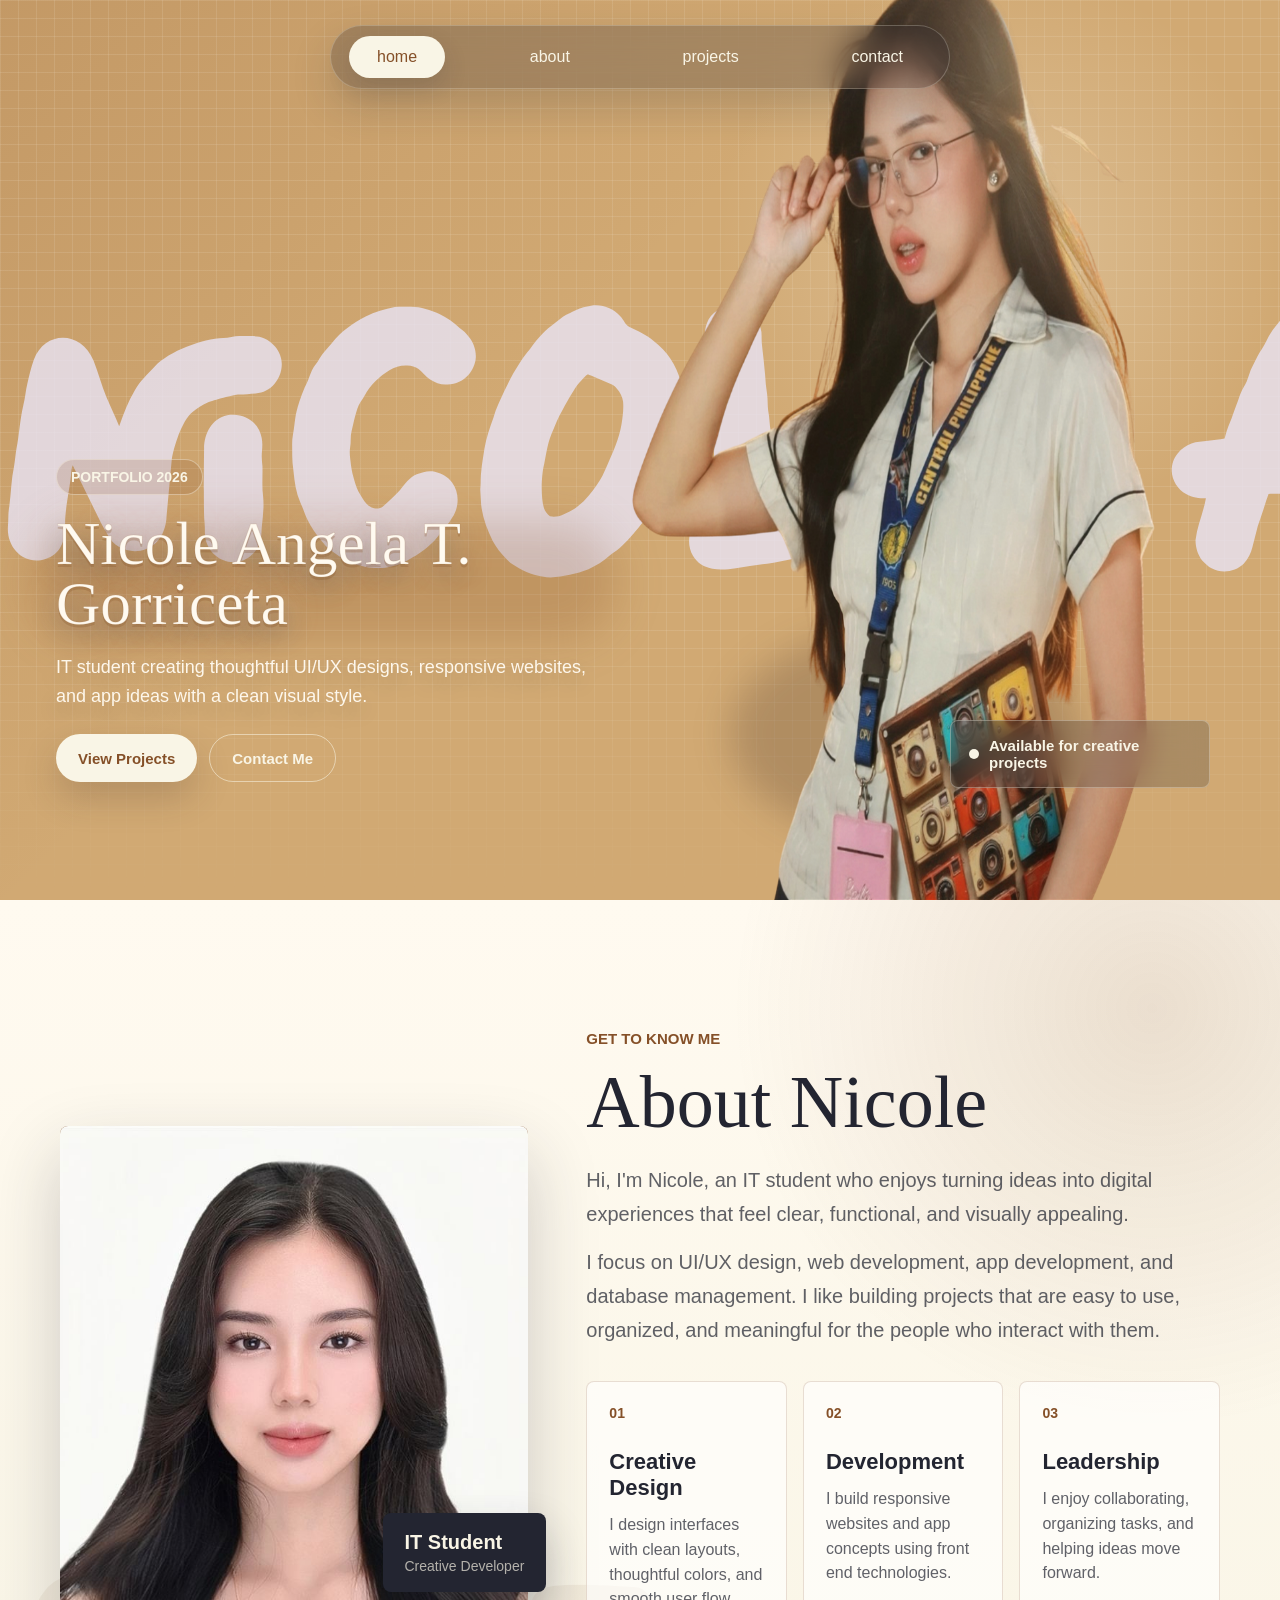
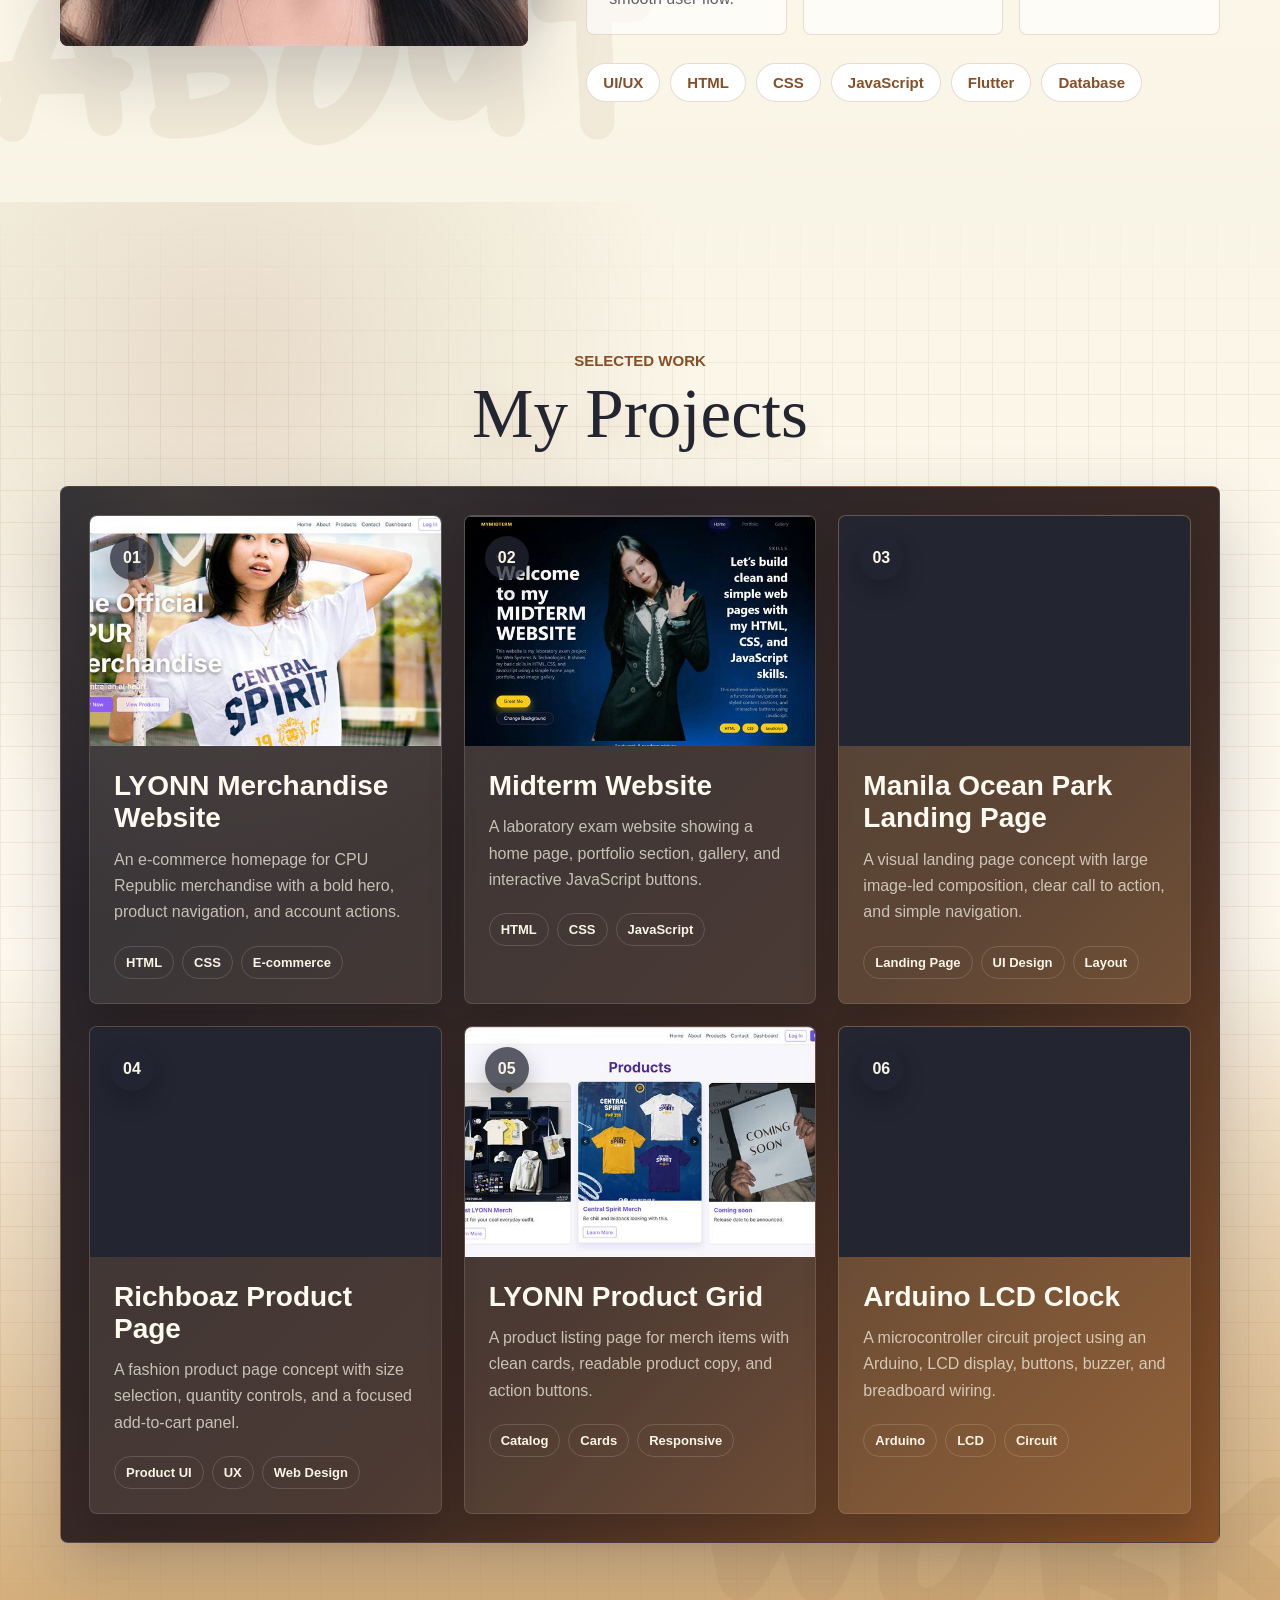
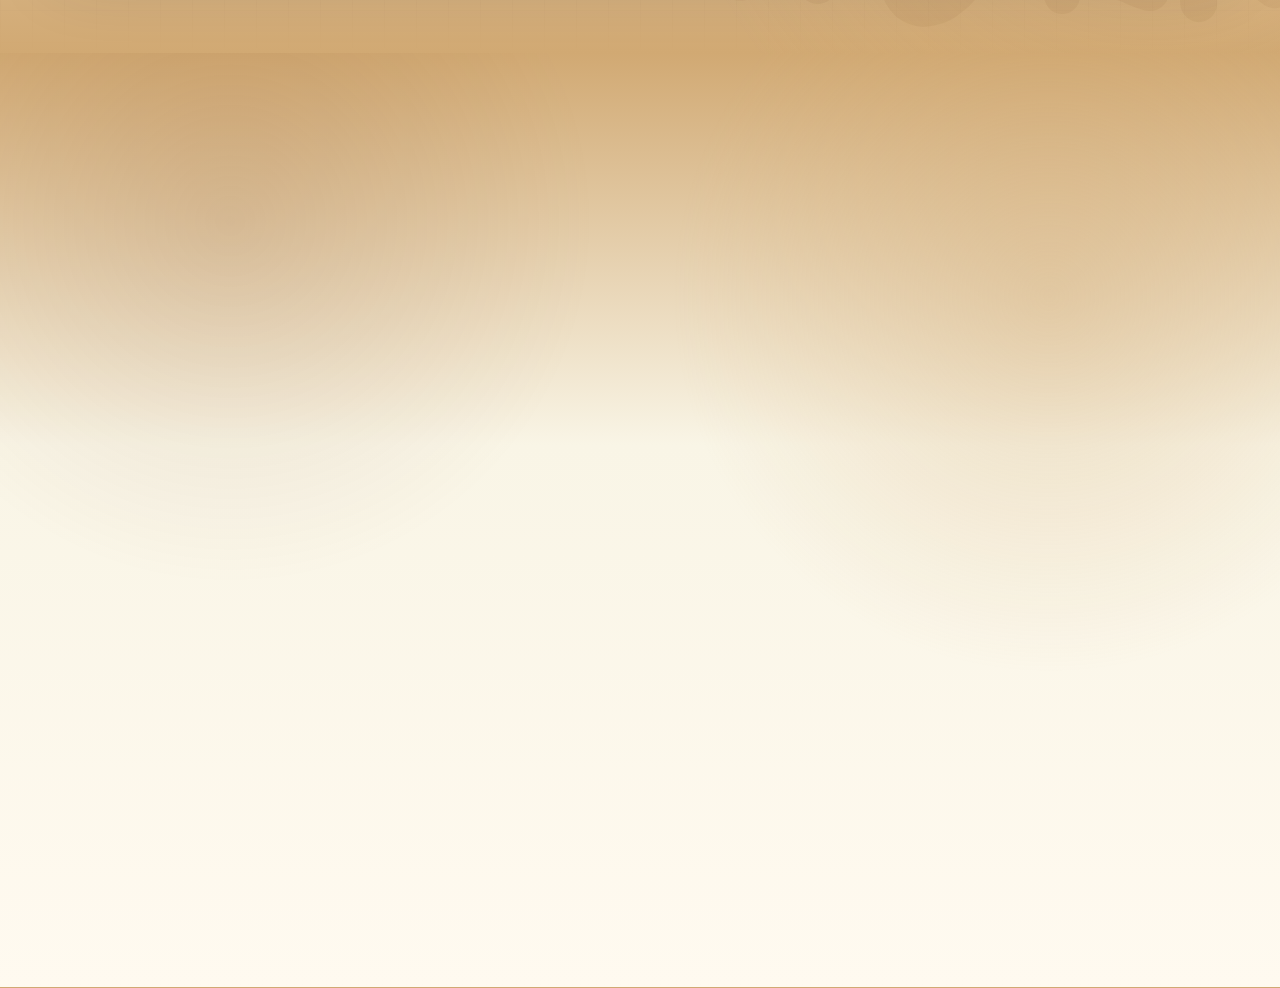
==== commit 9ee40848: "Optimize portfolio images for Lighthouse" ====
--- a/index.html
+++ b/index.html
@@ -8,7 +8,7 @@
   <meta property="og:title" content="Nicole Angela T. Gorriceta Portfolio" />
   <meta property="og:description" content="UI/UX design, responsive web projects, app concepts, and creative technology work." />
   <meta property="og:type" content="website" />
-  <meta property="og:image" content="photos/nicole.png" />
+  <meta property="og:image" content="photos/optimized/nicole-900.png" />
   <title>Nicole Angela T. Gorriceta | Portfolio</title>
   <link rel="stylesheet" href="style.css" />
 </head>
@@ -44,7 +44,7 @@
     </div>
 
     <div class="center-image hero-portrait">
-      <img src="photos/nicole.png" alt="Nicole Angela Gorriceta" fetchpriority="high" />
+      <img src="photos/optimized/nicole-900.png" alt="Nicole Angela Gorriceta" width="900" height="974" fetchpriority="high" />
     </div>
 
     <div class="home-status">
@@ -57,7 +57,7 @@
     <div class="about-wrapper">
       <div class="about-visual reveal-up">
         <div class="about-photo-card">
-          <img src="photos/ID.jpg" alt="Nicole Angela ID photo" loading="lazy" decoding="async" />
+          <img src="photos/optimized/ID-720.jpg" alt="Nicole Angela ID photo" width="720" height="720" loading="lazy" decoding="async" />
         </div>
         <div class="about-badge">
           <strong>IT Student</strong>
@@ -120,7 +120,7 @@
       <div class="project-card-grid" aria-label="Selected project gallery">
         <article class="project-feature-card reveal-up">
           <div class="project-preview project-image-preview">
-            <img src="photos/lyonnweb.png" alt="LYONN merchandise website homepage" loading="lazy" decoding="async">
+            <img src="photos/optimized/lyonnweb-760.jpg" alt="LYONN merchandise website homepage" width="760" height="367" loading="lazy" decoding="async">
             <span>01</span>
           </div>
           <div class="project-card-content">
@@ -136,7 +136,7 @@
 
         <article class="project-feature-card reveal-up">
           <div class="project-preview project-image-preview">
-            <img src="photos/midpic1.png" alt="Midterm website homepage" loading="lazy" decoding="async">
+            <img src="photos/optimized/midpic1-760.jpg" alt="Midterm website homepage" width="760" height="411" loading="lazy" decoding="async">
             <span>02</span>
           </div>
           <div class="project-card-content">
@@ -152,7 +152,7 @@
 
         <article class="project-feature-card accent-card reveal-up">
           <div class="project-preview project-image-preview">
-            <img src="photos/midpic2.png" alt="Manila Ocean Park project preview" loading="lazy" decoding="async">
+            <img src="photos/optimized/midpic2-760.jpg" alt="Manila Ocean Park project preview" width="760" height="416" loading="lazy" decoding="async">
             <span>03</span>
           </div>
           <div class="project-card-content">
@@ -168,7 +168,7 @@
 
         <article class="project-feature-card reveal-up">
           <div class="project-preview project-image-preview">
-            <img src="photos/midpic3.png" alt="Richboaz product page preview" loading="lazy" decoding="async">
+            <img src="photos/optimized/midpic3-760.jpg" alt="Richboaz product page preview" width="760" height="458" loading="lazy" decoding="async">
             <span>04</span>
           </div>
           <div class="project-card-content">
@@ -184,7 +184,7 @@
 
         <article class="project-feature-card reveal-up">
           <div class="project-preview project-image-preview">
-            <img src="photos/lyonn1web.png" alt="LYONN product grid preview" loading="lazy" decoding="async">
+            <img src="photos/optimized/lyonn1web-760.jpg" alt="LYONN product grid preview" width="760" height="389" loading="lazy" decoding="async">
             <span>05</span>
           </div>
           <div class="project-card-content">
@@ -200,7 +200,7 @@
 
         <article class="project-feature-card accent-card reveal-up">
           <div class="project-preview project-image-preview">
-            <img src="photos/arduino.png" alt="Arduino LCD clock circuit diagram" loading="lazy" decoding="async">
+            <img src="photos/optimized/arduino-760.jpg" alt="Arduino LCD clock circuit diagram" width="760" height="451" loading="lazy" decoding="async">
             <span>06</span>
           </div>
           <div class="project-card-content">
--- a/style.css
+++ b/style.css
@@ -345,6 +345,13 @@
   color: #232531;
 }
 
+.about-section,
+.projects-section,
+.contact-section {
+  content-visibility: auto;
+  contain-intrinsic-size: 900px;
+}
+
 .about-section::before {
   content: "ABOUT";
   position: absolute;
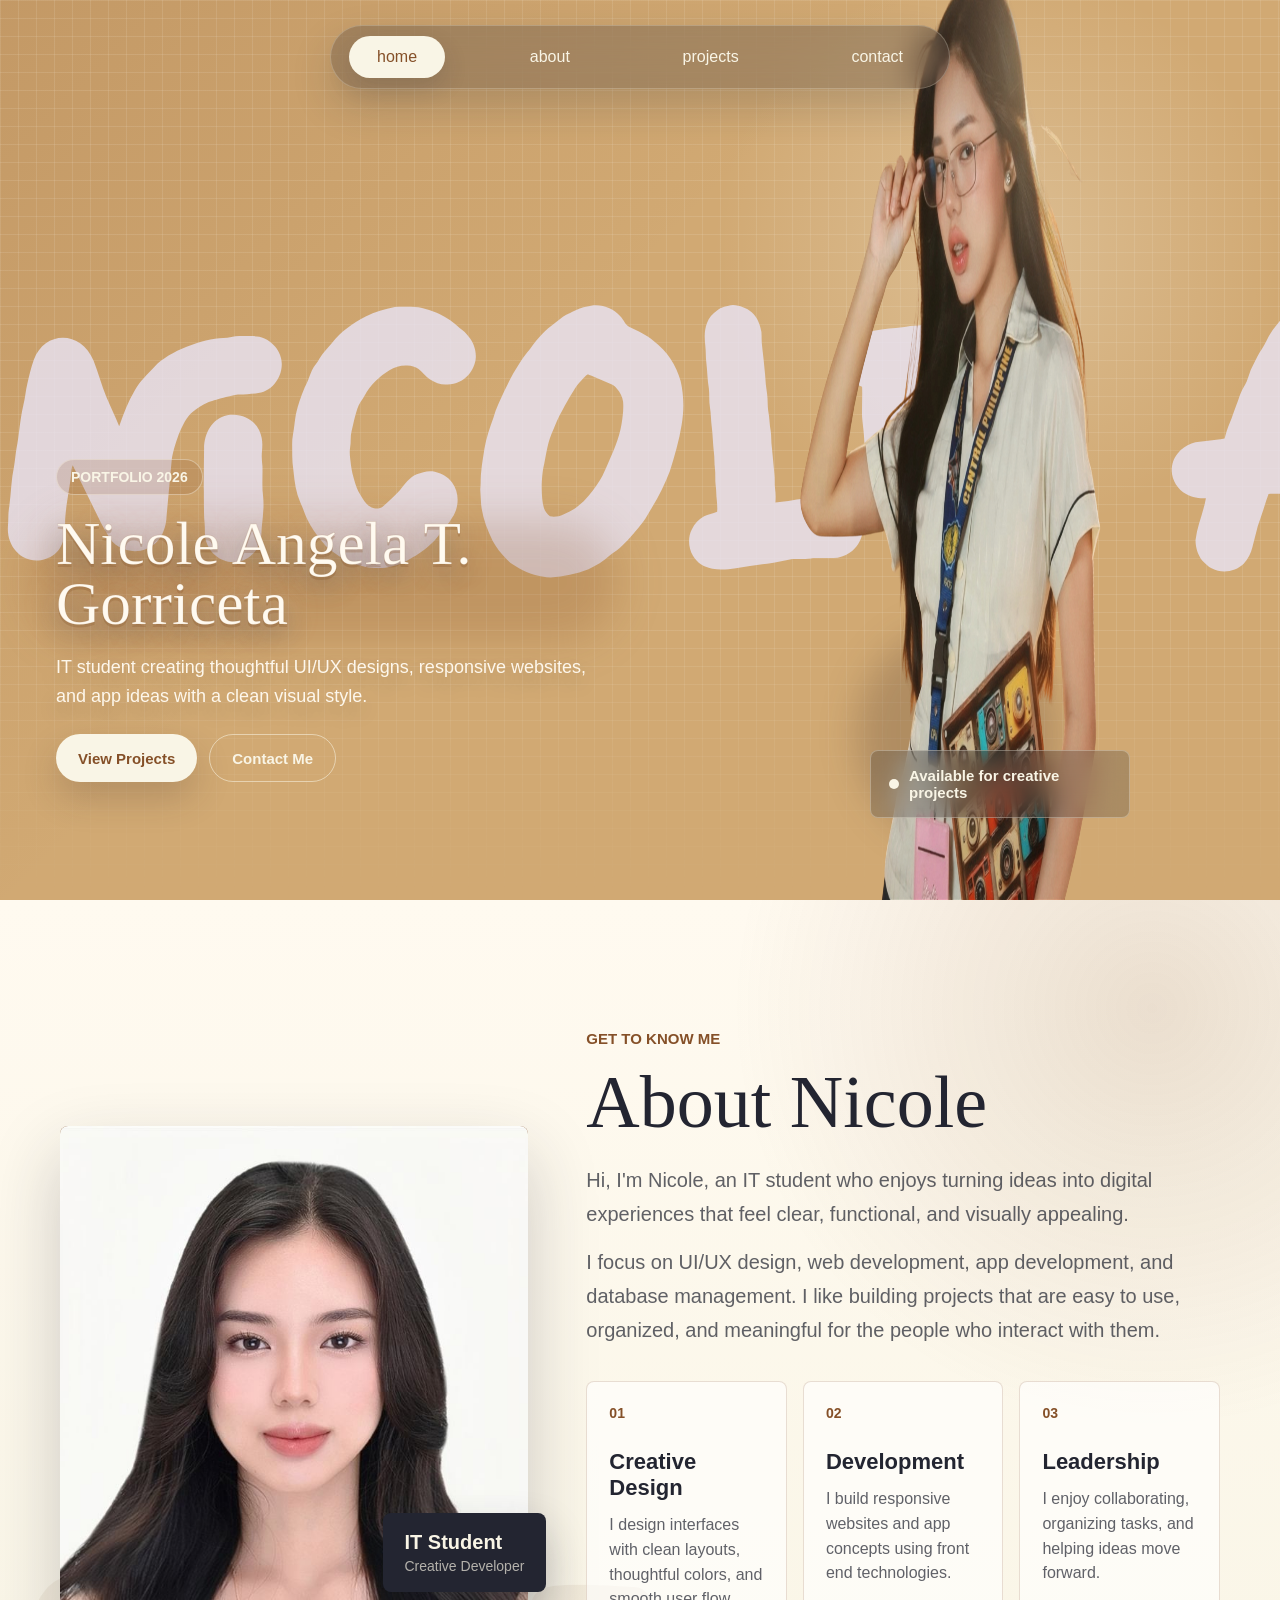
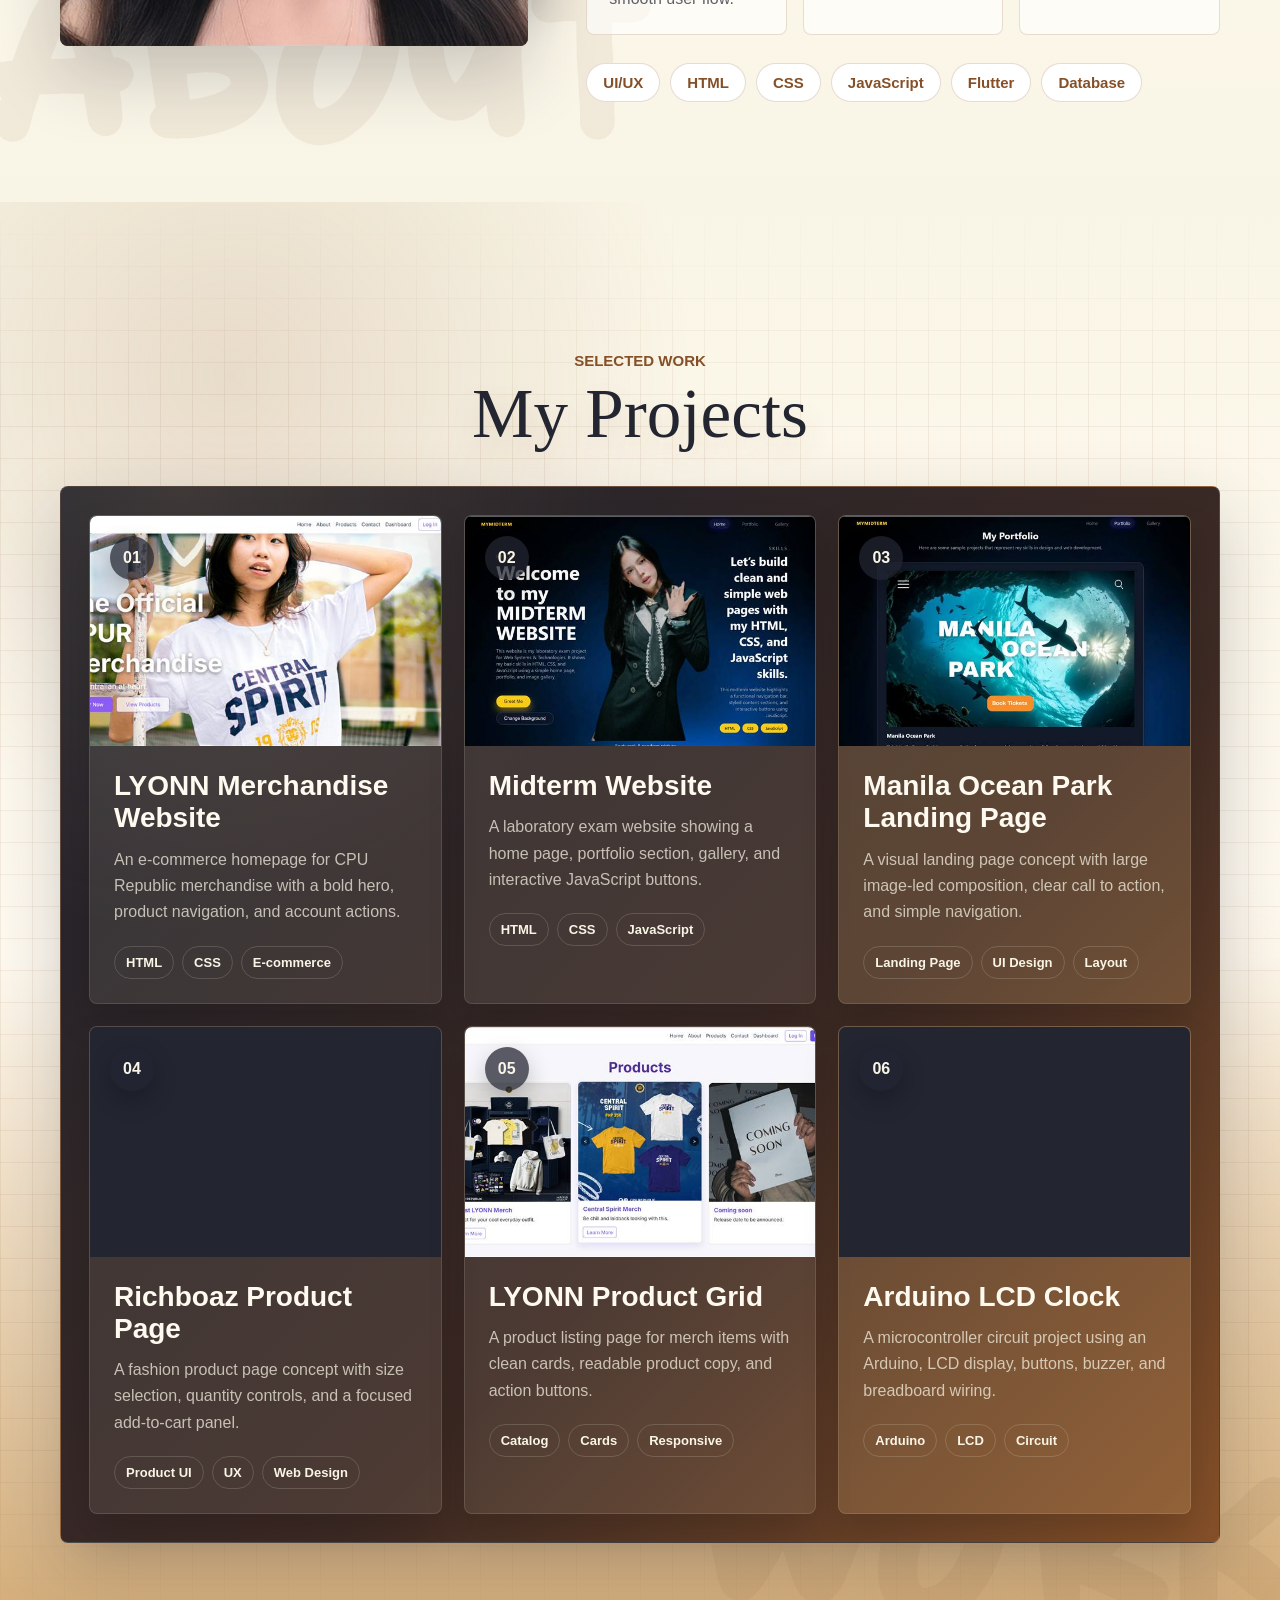
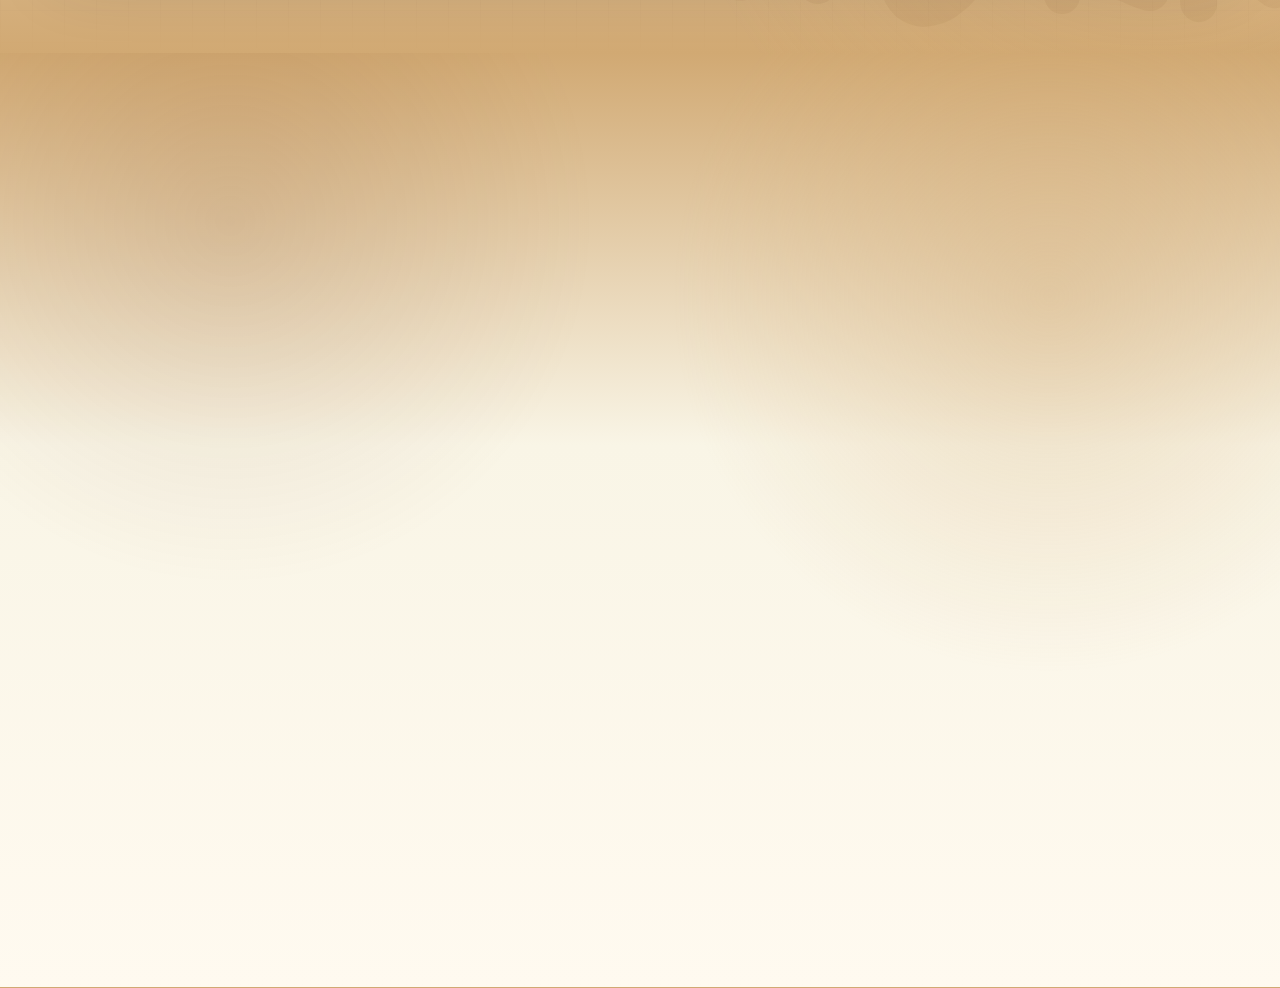
==== commit 8dd18553: "Force refreshed hero sizing" ====
--- a/index.html
+++ b/index.html
@@ -10,7 +10,7 @@
   <meta property="og:type" content="website" />
   <meta property="og:image" content="photos/optimized/nicole-900.png" />
   <title>Nicole Angela T. Gorriceta | Portfolio</title>
-  <link rel="stylesheet" href="style.css" />
+  <link rel="stylesheet" href="style.css?v=4" />
 </head>
 <body>
   <header class="navbar">
@@ -291,6 +291,6 @@
     </div>
   </section>
 
-  <script src="script.js" defer></script>
+  <script src="script.js?v=4" defer></script>
 </body>
 </html>
--- a/style.css
+++ b/style.css
@@ -273,10 +273,10 @@
 
 .center-image {
   position: absolute;
-  right: max(74px, calc((100vw - 1220px) / 2 + 36px));
+  right: max(130px, calc((100vw - 1220px) / 2 + 120px));
   bottom: 0;
   z-index: 4;
-  width: min(47vw, 700px);
+  width: clamp(340px, 27vw, 455px);
   max-width: none;
   margin-top: 0;
   animation: heroPortraitIn 1s ease both 0.12s;
@@ -303,8 +303,8 @@
 
 .home-status {
   position: absolute;
-  right: max(70px, calc((100vw - 1220px) / 2 + 28px));
-  bottom: 112px;
+  right: max(130px, calc((100vw - 1220px) / 2 + 120px));
+  bottom: 82px;
   z-index: 4;
   display: flex;
   align-items: center;
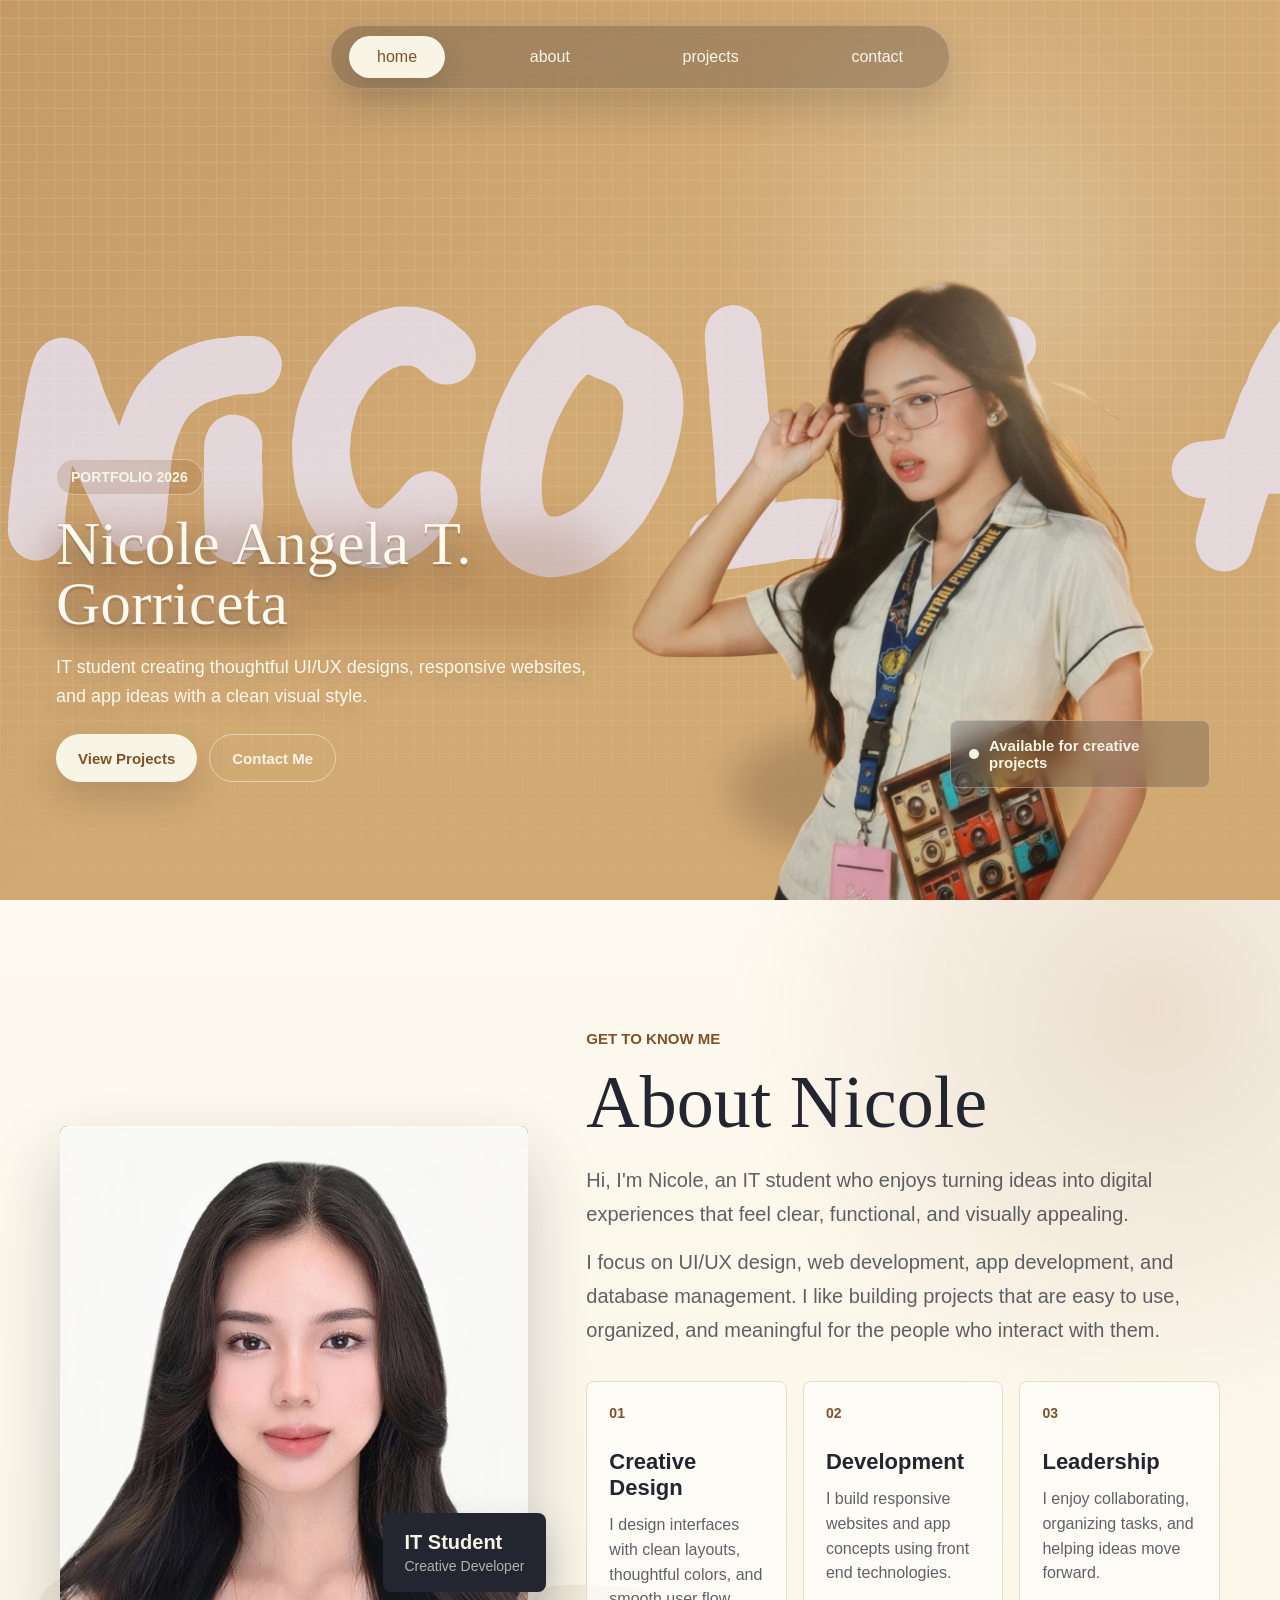
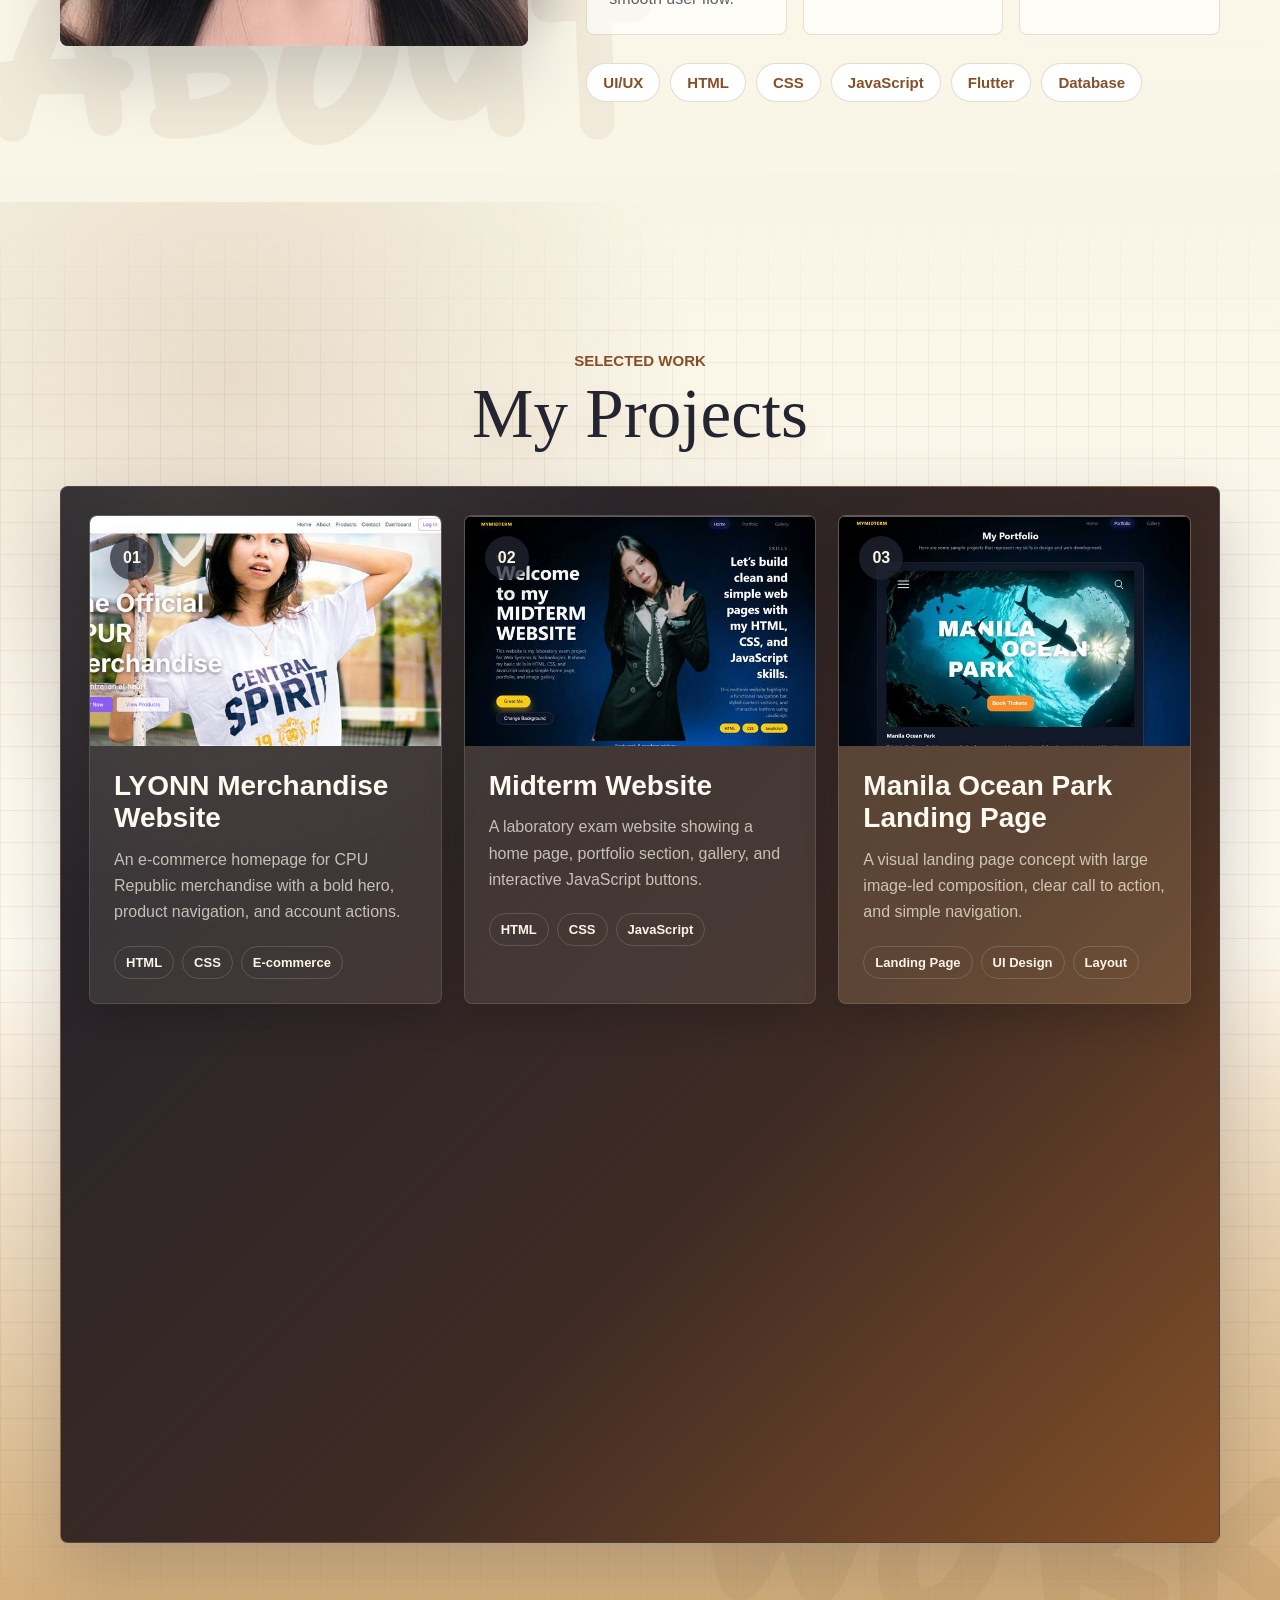
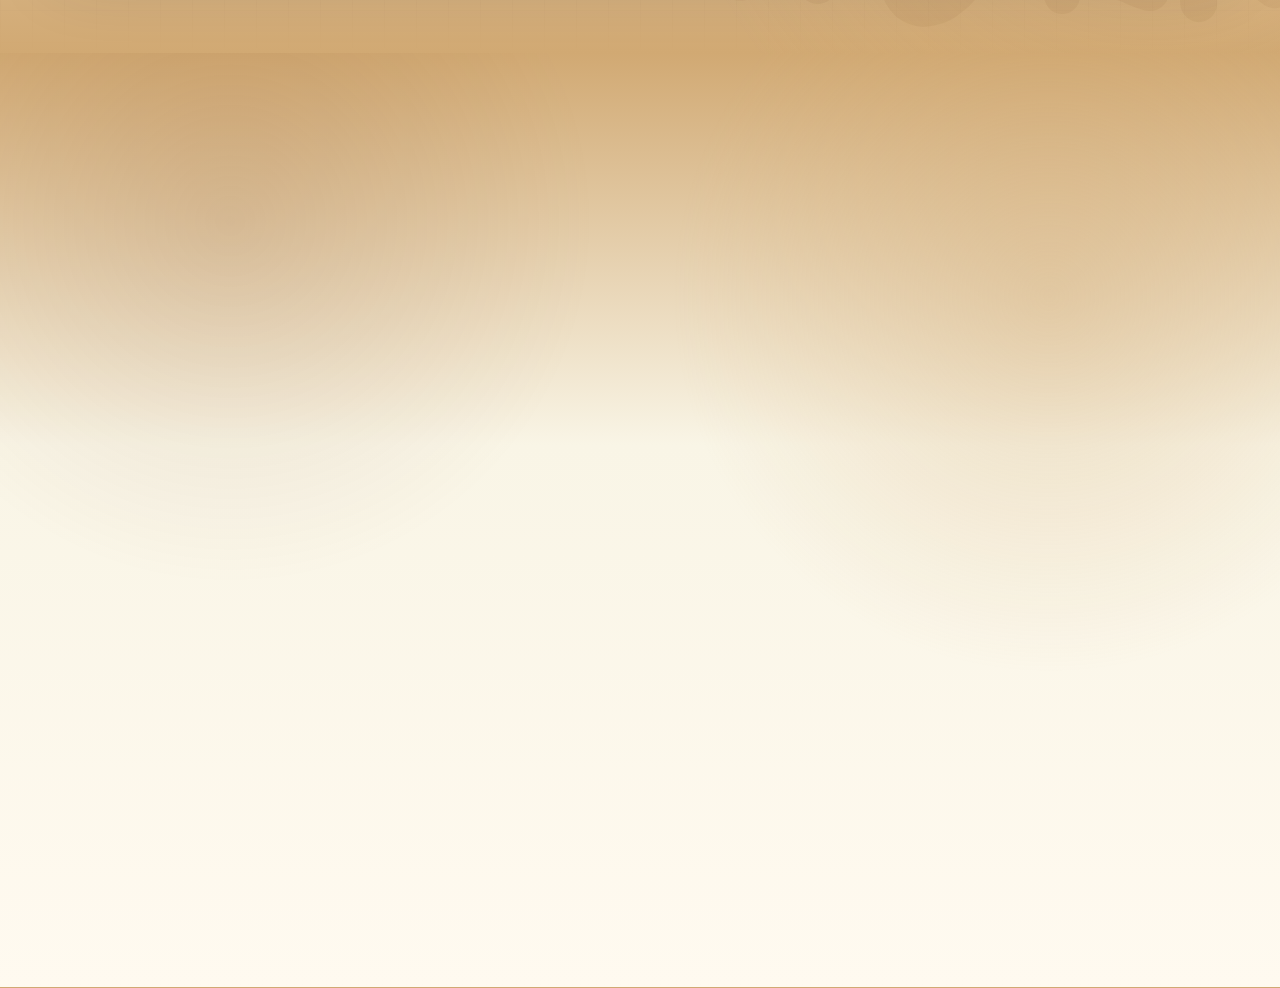
==== commit f83bee41: "Restore original hero portrait" ====
--- a/index.html
+++ b/index.html
@@ -8,9 +8,9 @@
   <meta property="og:title" content="Nicole Angela T. Gorriceta Portfolio" />
   <meta property="og:description" content="UI/UX design, responsive web projects, app concepts, and creative technology work." />
   <meta property="og:type" content="website" />
-  <meta property="og:image" content="photos/optimized/nicole-900.png" />
+  <meta property="og:image" content="photos/nicole.png" />
   <title>Nicole Angela T. Gorriceta | Portfolio</title>
-  <link rel="stylesheet" href="style.css?v=4" />
+  <link rel="stylesheet" href="style.css?v=5" />
 </head>
 <body>
   <header class="navbar">
@@ -44,7 +44,7 @@
     </div>
 
     <div class="center-image hero-portrait">
-      <img src="photos/optimized/nicole-900.png" alt="Nicole Angela Gorriceta" width="900" height="974" fetchpriority="high" />
+      <img src="photos/nicole.png" alt="Nicole Angela Gorriceta" fetchpriority="high" />
     </div>
 
     <div class="home-status">
@@ -291,6 +291,6 @@
     </div>
   </section>
 
-  <script src="script.js?v=4" defer></script>
+  <script src="script.js?v=5" defer></script>
 </body>
 </html>
--- a/style.css
+++ b/style.css
@@ -273,10 +273,10 @@
 
 .center-image {
   position: absolute;
-  right: max(130px, calc((100vw - 1220px) / 2 + 120px));
+  right: max(74px, calc((100vw - 1220px) / 2 + 36px));
   bottom: 0;
   z-index: 4;
-  width: clamp(340px, 27vw, 455px);
+  width: min(47vw, 700px);
   max-width: none;
   margin-top: 0;
   animation: heroPortraitIn 1s ease both 0.12s;
@@ -303,8 +303,8 @@
 
 .home-status {
   position: absolute;
-  right: max(130px, calc((100vw - 1220px) / 2 + 120px));
-  bottom: 82px;
+  right: max(70px, calc((100vw - 1220px) / 2 + 28px));
+  bottom: 112px;
   z-index: 4;
   display: flex;
   align-items: center;
